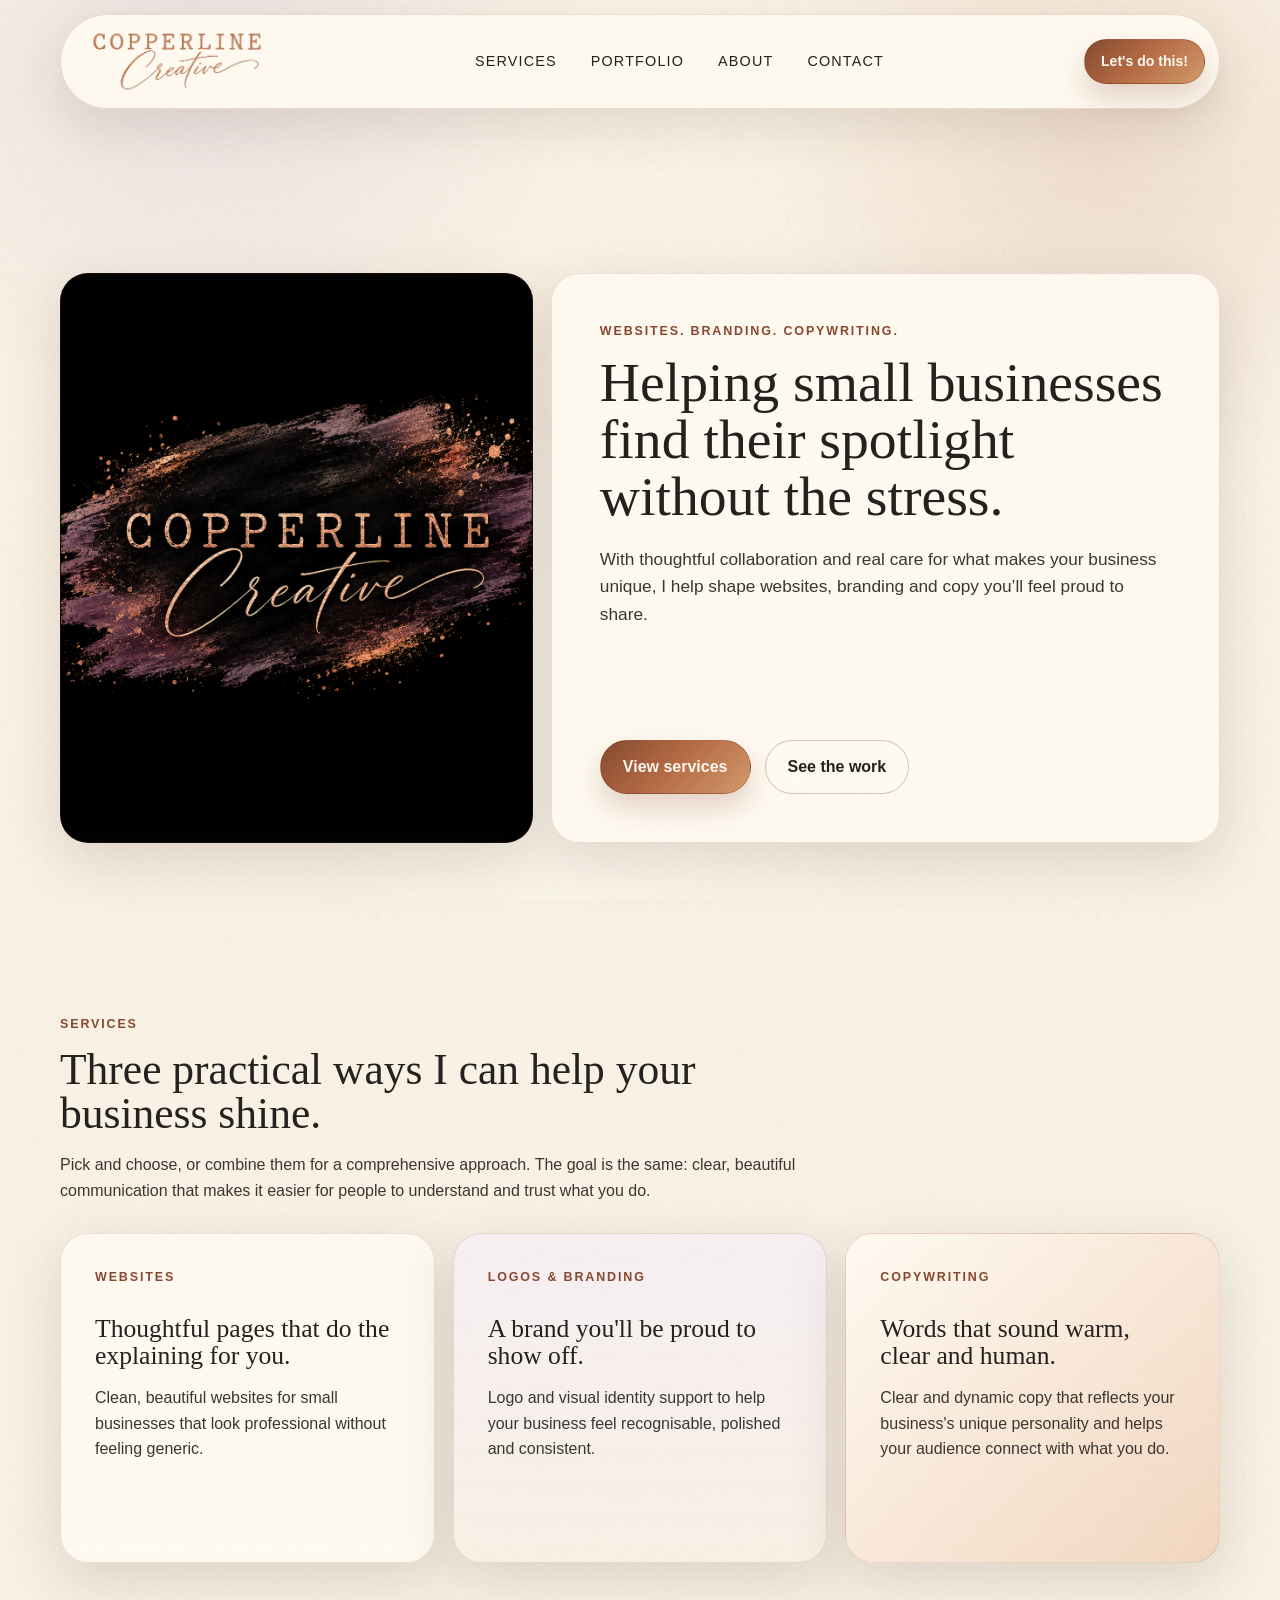
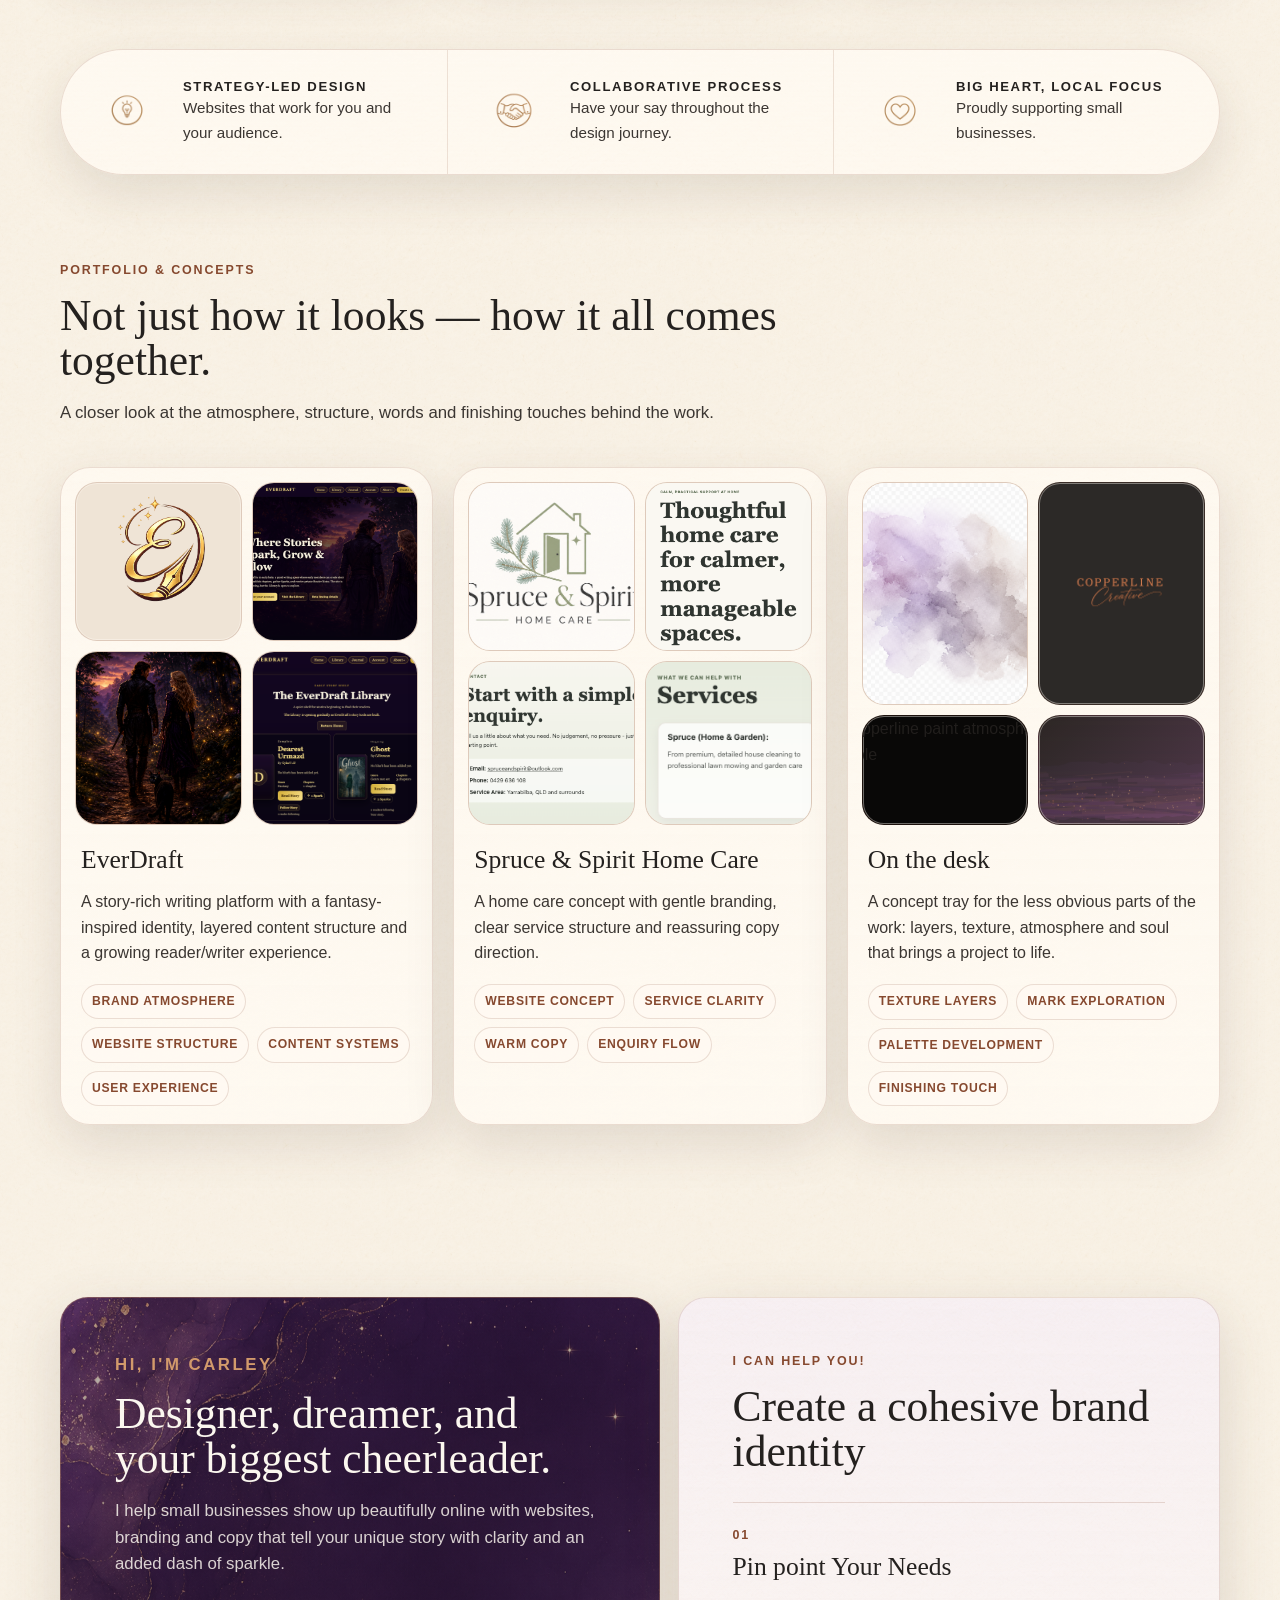
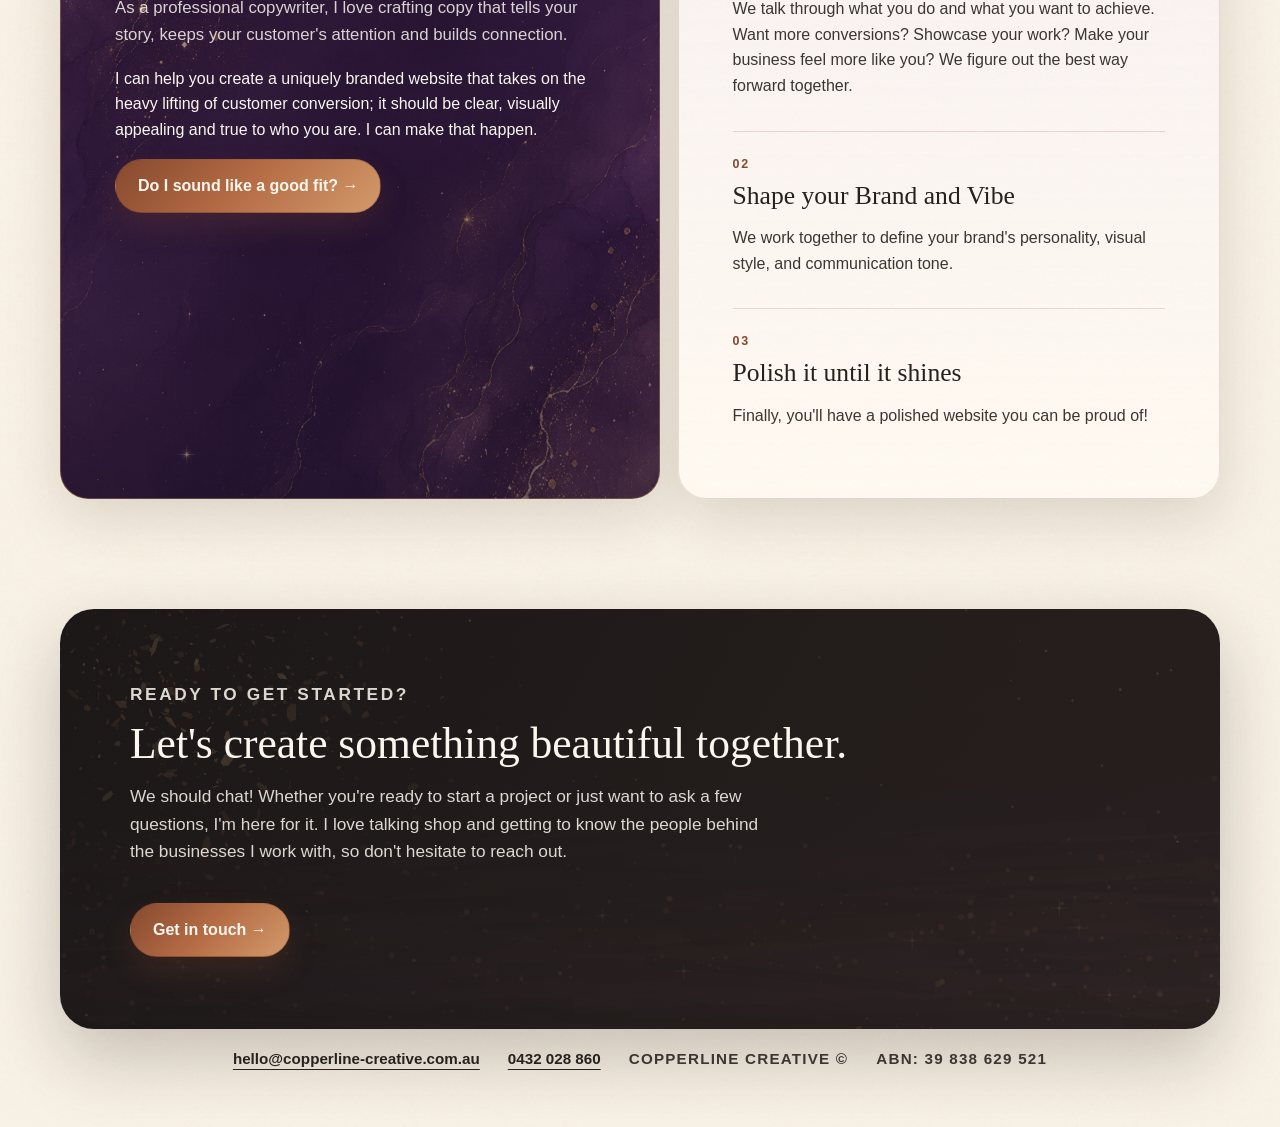
==== Copperline Creative/index.html @ efef68af "Add files via upload" ====
<!doctype html>
<html lang="en">
  <head>
    <meta charset="utf-8">
    <meta name="viewport" content="width=device-width, initial-scale=1">
    <meta
      name="description"
      content="Copperline Creative helps small businesses look polished online with websites, branding and warm, clear copywriting."
    >
    <title>Copperline Creative | Websites, Branding & Copywriting</title>
    <link rel="icon" href="Assets/brand/Favicon/favicon.ico">
    <link rel="apple-touch-icon" href="Assets/brand/Favicon/apple-touch-icon.png">
    <link rel="stylesheet" href="styles.css">
  </head>
  <body>
    <a class="skip-link" href="#main">Skip to content</a>

    <header class="site-header">
      <nav class="nav-wrap" aria-label="Primary navigation">
        <a class="brand-link" href="#main" aria-label="Copperline Creative home">
          <img
            src="Assets/brand/logo/copperline-logo-header-transparent.png"
            alt="Copperline Creative"
          >
        </a>

        <div class="nav-links" aria-label="Site sections">
          <a href="#services">Services</a>
          <a href="#work">Portfolio</a>
          <a href="#about">About</a>
          <a href="#contact">Contact</a>
        </div>

        <a class="button button-small" href="#contact">Let's do this!</a>
      </nav>
    </header>

    <main id="main">
      <section class="section-pad studio-board" aria-labelledby="hero-heading">
        <div class="bento-board">
          <article class="bento-card brand-statement-card" aria-label="Copperline Creative brand mark">
            <img
              src="Assets/brand/logo/copperline-logo-smear-black.png"
              alt="Copperline Creative logo with black paint smear"
            >
          </article>

          <article class="bento-card headline-card">
            <div>
              <p class="eyebrow">Websites. Branding. Copywriting.</p>
              <h1 id="hero-heading">
                Helping small businesses find their spotlight without the stress.
              </h1>
              <p>
                With thoughtful collaboration and real care for what makes your business unique, I help shape websites, branding and copy you’ll feel proud to share.
              </p>
            </div>

            <div class="hero-actions" aria-label="Hero actions">
              <a class="button" href="#services">View services</a>
              <a class="button button-ghost" href="#work">See the work</a>
            </div>
          </article>

        </div>
      </section>

      <section id="services" class="section-pad" aria-labelledby="services-heading">
        <div class="section-heading">
          <p class="eyebrow">Services</p>
          <h2 id="services-heading">Three practical ways I can help your business shine.</h2>
          <p>
            Pick and choose, or combine them for a comprehensive approach. The goal is the same: clear,
            beautiful communication that makes it easier for people to understand and trust what you do.
          </p>
        </div>

        <div class="service-row">
          <article class="bento-card service-card">
            <div class="service-title-row">
            <p class="card-kicker">Websites</p>
            </div>
            <h3>Thoughtful pages that do the explaining for you.</h3>
            <p>
              Clean, beautiful websites for small businesses that look professional
              without feeling generic.
            </p>
          </article>

          <article class="bento-card service-card lavender-card">
            <div class="service-title-row">
              <p class="card-kicker">Logos &amp; Branding</p>
            </div>
            <h3>A brand you'll be proud to show off.</h3>
            <p>
              Logo and visual identity support to help your business feel recognisable,
              polished and consistent.
            </p>
          </article>

          <article class="bento-card service-card copper-card">
            <div class="service-title-row">
              <p class="card-kicker">Copywriting</p>
            </div>
            <h3>Words that sound warm, clear and human.</h3>
            <p>
              Clear and dynamic copy that reflects your business's unique personality and helps your audience connect with what you do. 
            </p>
          </article>
        </div>
      </section>

      <section class="values-strip" aria-label="Copperline Creative values">
        <article class="value-item">
          <img
            class="value-icon"
            src="Assets/icons/values/strategy.png"
            alt=""
            aria-hidden="true"
          >
          <div>
            <h2>Strategy-led design</h2>
            <p>Websites that work for you and your audience.</p>
          </div>
        </article>

        <article class="value-item">
          <img
            class="value-icon"
            src="Assets/icons/values/collaborative.png"
            alt=""
            aria-hidden="true"
          >
          <div>
            <h2>Collaborative process</h2>
            <p>Have your say throughout the design journey.</p>
          </div>
        </article>

        <article class="value-item">
          <img
            class="value-icon"
            src="Assets/icons/values/heart.png"
            alt=""
            aria-hidden="true"
          >
          <div>
            <h2>Big heart, local focus</h2>
            <p>Proudly supporting small businesses.</p>
          </div>
        </article>
      </section>

      <section id="work" class="section-pad" aria-labelledby="work-heading">
        <div class="section-heading portfolio-heading">
          <p class="eyebrow">Portfolio &amp; Concepts</p>
          <h2 id="work-heading">Not just how it looks — how it all comes together.</h2>
          <p>
            A closer look at the atmosphere, structure, words and finishing touches behind the work.
          </p>
        </div>

        <div class="portfolio-strip">
          <article class="project-tile portfolio-proof-card">
            <a class="concept-grid project-moment-grid" href="https://everdraft.net" 
            target="_blank" 
            rel="noopener noreferrer">
              <div class="concept-swatch">
                <img src="Assets/portfolio/everdraft/everdraft-logo.png" alt="EverDraft project moment placeholder 1">
              </div>
              <div class="concept-swatch">
                <img src="Assets/portfolio/everdraft/everdraft-homepage-preview.jpg" alt="EverDraft project moment placeholder 2">
              </div>
              <div class="concept-swatch">
                <img src="Assets/portfolio/everdraft/magical-imagery.png" alt="EverDraft project moment placeholder 3">
              </div>
              <div class="concept-swatch">
                <img src="Assets/portfolio/everdraft/everdraft-library-preview.jpg" alt="EverDraft project moment placeholder 4">
            </div>
            </a>
            <div class="project-caption">
              <h3>EverDraft</h3>
              <p>
                A story-rich writing platform with a fantasy-inspired identity, layered content
                structure and a growing reader/writer experience.
              </p>
              <ul class="scope-list" aria-label="EverDraft project scope">
                <li>Brand atmosphere</li>
                <li>Website structure</li>
                <li>Content systems</li>
                <li>User experience</li>
              </ul>
            </div>
          </article>

          <article class="project-tile portfolio-proof-card">
            <a
            class="concept-grid project-moment-grid" 
            href="https://spruceandspirit.com.au" 
            target="_blank" 
            rel="noopener noreferrer">
              <div class="concept-swatch">
                <img src="Assets/portfolio/spruce-and-spirit/logo.png" alt="Spruce & Spirit logo preview">
              </div>
              <div class="concept-swatch">
                <img src="Assets/portfolio/spruce-and-spirit/hero.png" alt="Spruce & Spirit website hero preview">
              </div>
              <div class="concept-swatch">
                <img src="Assets/portfolio/spruce-and-spirit/contact.png" alt="Spruce & Spirit contact page preview">
              </div>
              <div class="concept-swatch">
                <img src="Assets/portfolio/spruce-and-spirit/services.png" alt="Spruce & Spirit services page preview">
              </div>
              </a>
            
            <div class="project-caption">
              <h3>Spruce &amp; Spirit Home Care</h3>
              <p>
                A home care concept with gentle branding, clear service structure and
                reassuring copy direction.
              </p>
              <ul class="scope-list" aria-label="Spruce and Spirit project scope">
                <li>Website concept</li>
                <li>Service clarity</li>
                <li>Warm copy</li>
                <li>Enquiry flow</li>
              </ul>
            </div>
          </article>

          <article class="project-tile portfolio-proof-card concept-card">
            <div class="concept-grid" aria-label="On the desk concept samples">
              <div class="concept-swatch paper-swatch">
                <img src="Assets/textures/watercolour/watercolour-bg.png" alt="Water colour texture sample">
              </div>
              <div class="concept-swatch mark-swatch">
                <img src="Assets/brand/logo/copperline-logo-flat-single-colour.png" alt="Copperline logo mark sample">
              </div>
              <div class="concept-swatch atmosphere-swatch">
                <img src="Assets/textures/paint-smears/web/copperline-smear-wide-sweep.png" alt="Copperline paint atmosphere sample">
              </div>
              <div class="concept-swatch detail-swatch">
                <img src="Assets/backgrounds/copperline-footer-background.png" alt="Copperline footer background sample">
              </div>
            </div>
            <div class="project-caption">
              <h3>On the desk</h3>
              <p>
                A concept tray for the less obvious parts of the work: layers, texture, atmosphere and soul that brings a project to life.
              </p>
              <ul class="scope-list" aria-label="Concept sample areas">
                <li>Texture layers</li>
                <li>Mark exploration</li>
                <li>Palette development</li>
                <li>Finishing touch</li>
              </ul>
            </div>
          </article>
        </div>
      </section>

      <section id="about" class="section-pad" aria-labelledby="about-heading">
        <div class="about-process-grid">
          <article class="bento-card dark-card about-card">
            <p class="eyebrow">Hi, I'm Carley</p>
            <h2 id="about-heading">Designer, dreamer, and your biggest cheerleader.</h2>
            <p>
              I help small businesses show up beautifully online with websites, branding
              and copy that tell your unique story with clarity and an added dash of sparkle.
            </p>
            <p>
              As a professional copywriter, I love crafting copy that tells your story, keeps your customer's attention and builds connection.</p>
              I can help you create a uniquely branded website that takes on the heavy lifting of customer conversion; it should be clear, visually appealing and true to who you are. I can make that happen.  
            </p>
            <a class="button" href="#contact">Do I sound like a good fit? &rarr;</a>
          </article>

          <article class="bento-card process-card" aria-labelledby="process-heading">
            <p class="eyebrow">I can help you!</p>
            <h2 id="process-heading">Create a cohesive brand identity</h2>

            <ol class="process-list">
              <li>
                <span>01</span>
                <h3>Pin point Your Needs</h3>
                <p>
                  We talk through what you do and what you want to achieve. Want more conversions? Showcase your work? Make your business feel more like you? We figure out the best way forward together.
                </p>
              </li>
              <li>
                <span>02</span>
                <h3>Shape your Brand and Vibe</h3>
                <p>
                  We work together to define your brand's personality, visual style, and communication tone.
                </p>
              </li>
              <li>
                <span>03</span>
                <h3>Polish it until it shines</h3>
                <p>
                  Finally, you'll have a polished website you can be proud of!
                </p>
              </li>
            </ol>
          </article>
        </div>
      </section>
    </main>

    <footer id="contact" class="contact-section" aria-labelledby="contact-heading">
      <section class="contact-panel">
        <div class="contact-copy">
          <p class="eyebrow">Ready to get started?</p>
          <h2 id="contact-heading">Let's create something beautiful together.</h2>
          <p>
             
            We should chat! Whether you're ready to start a project or just want to ask a few questions, I'm here for it. I love talking shop and getting to know the people behind the businesses I work with, so don't hesitate to reach out.
          </p>
          <a class="button" href="mailto:hello@copperline-creative.com.au">Get in touch &rarr;</a>
        </div>
        <img
          class="contact-smear"
          src="Assets/textures/paint-smears/web/copperline-smear-footer-transparent.png"
          alt=""
          aria-hidden="true"
        />
      </section>

      <div class="footer-row">

  <a class="contact-link" href="mailto:hello@copperline-creative.com.au">

    hello@copperline-creative.com.au

  </a>

  <a class="contact-link" href="tel:+61432028860">0432 028 860</a>

  <span>Copperline Creative ©</span>

  <span>ABN: 39 838 629 521</span>

</div>
    </footer>
  </body>
</html>
---- Copperline Creative/styles.css ----
:root {
  --ivory: #f7f0e5;
  --paper: #fbf7ef;
  --card: #fffaf2;
  --card-deep: #efe4d6;
  --charcoal: #24211f;
  --charcoal-soft: #3b3632;
  --copper: #b66d45;
  --copper-deep: #86492f;
  --bronze: #d29a6b;
  --lavender: #d7c5da;
  --lavender-deep: #8f7590;
  --sage-shadow: rgba(76, 54, 43, 0.16);
  --radius-lg: 28px;
  --radius-md: 20px;
  --max: 1160px;
}

* {
  box-sizing: border-box;
}

html {
  scroll-behavior: smooth;
}

body {
  margin: 0;
  color: var(--charcoal);
  font-family: Avenir, "Avenir Next", "Helvetica Neue", Arial, sans-serif;
  background-color: var(--ivory);
  background-image:
    linear-gradient(rgba(247, 240, 229, 0.5), rgba(247, 240, 229, 0.74)),
    url("Assets/textures/faint-noise-texture.png"),
    url("Assets/textures/warm-paper-texture.png");
  background-size: auto, 760px auto, 720px auto;
  line-height: 1.6;
}

body::before {
  position: fixed;
  inset: 0;
  z-index: -1;
  pointer-events: none;
  content: "";
  background:
    radial-gradient(circle at 16% 6%, rgba(215, 197, 218, 0.36), transparent 27%),
    radial-gradient(circle at 86% 18%, rgba(182, 109, 69, 0.15), transparent 25%),
    radial-gradient(circle at 48% 82%, rgba(255, 250, 242, 0.7), transparent 34%);
}

img {
  display: block;
  max-width: 100%;
}

a {
  color: inherit;
}

.skip-link {
  position: absolute;
  top: 12px;
  left: 12px;
  z-index: 20;
  padding: 10px 14px;
  color: var(--paper);
  background: var(--charcoal);
  border-radius: 999px;
  transform: translateY(-140%);
}

.skip-link:focus {
  transform: translateY(0);
}

.site-header {
  position: sticky;
  top: 0;
  z-index: 10;
  padding: 14px 22px 0;
}

.nav-wrap {
  width: min(var(--max), 100%);
  min-height: 76px;
  margin: 0 auto;
  padding: 10px 14px 10px 18px;
  display: flex;
  align-items: center;
  justify-content: space-between;
  gap: 18px;
  border: 1px solid rgba(134, 73, 47, 0.18);
  border-radius: 999px;
  background:
    linear-gradient(rgba(255, 250, 242, 0.88), rgba(255, 250, 242, 0.8)),
    url("Assets/textures/warm-paper-texture-card.png");
  background-size: cover;
  box-shadow: 0 18px 50px rgba(63, 43, 32, 0.12);
  backdrop-filter: blur(16px);
}

.brand-link {
  width: 196px;
  flex: 0 0 auto;
}

.nav-links {
  display: flex;
  align-items: center;
  gap: clamp(14px, 3vw, 34px);
  font-size: 0.9rem;
  letter-spacing: 0.08em;
  text-transform: uppercase;
}

.nav-links a {
  text-decoration: none;
}

.nav-links a:hover,
.contact-link:hover {
  color: var(--copper-deep);
}

.button {
  display: inline-flex;
  align-items: center;
  justify-content: center;
  min-height: 48px;
  padding: 13px 22px;
  border: 1px solid rgba(105, 51, 28, 0.28);
  border-radius: 999px;
  color: var(--paper);
  background: linear-gradient(135deg, var(--copper-deep), var(--copper), var(--bronze));
  box-shadow: 0 14px 28px rgba(134, 73, 47, 0.22);
  font-weight: 800;
  text-decoration: none;
  white-space: nowrap;
  transition: transform 180ms ease, box-shadow 180ms ease, border-color 180ms ease;
}

.button:hover {
  transform: translateY(-1px);
  box-shadow: 0 18px 34px rgba(134, 73, 47, 0.25);
}

.button-small {
  min-height: 42px;
  padding: 10px 16px;
  font-size: 0.88rem;
  white-space: nowrap;
}

.button-ghost {
  color: var(--charcoal);
  background: rgba(255, 250, 242, 0.58);
  box-shadow: none;
}

.section-pad {
  width: min(var(--max), calc(100% - 32px));
  margin: 0 auto;
  padding: clamp(48px, 7vw, 86px) 0;
  scroll-margin-top: 128px;
}

.studio-board {
  padding-top: clamp(24px, 4.5vw, 48px);
}

.eyebrow,
.card-kicker {
  margin: 0 0 12px;
  color: var(--copper-deep);
  font-size: 0.78rem;
  font-weight: 900;
  letter-spacing: 0.15em;
  text-transform: uppercase;
}

h1,
h2,
h3,
p {
  overflow-wrap: anywhere;
}

h1,
h2,
h3 {
  margin: 0;
  line-height: 1.03;
  font-family: Charter, Georgia, "Times New Roman", serif;
  font-weight: 500;
}

h1 {
  font-size: clamp(2.35rem, 4.35vw, 4.1rem);
}

h2 {
  font-size: clamp(1.8rem, 3.4vw, 3.25rem);
}

h3 {
  font-size: clamp(1.26rem, 2vw, 1.8rem);
}

p {
  color: var(--charcoal-soft);
}

.bento-card {
  position: relative;
  overflow: hidden;
  border: 1px solid rgba(134, 73, 47, 0.16);
  border-radius: var(--radius-lg);
  background:
    linear-gradient(rgba(255, 250, 242, 0.86), rgba(255, 250, 242, 0.92)),
    url("Assets/textures/warm-paper-texture-card.png");
  background-size: cover;
  box-shadow: 0 18px 56px var(--sage-shadow);
}

.bento-card::after {
  position: absolute;
  inset: 0;
  pointer-events: none;
  content: "";
  opacity: 0.16;
  background-image: url("Assets/textures/faint-noise-texture.png");
  background-size: 560px auto;
  mix-blend-mode: multiply;
}

.dark-card {
  color: var(--paper);
  border-color: rgba(210, 154, 107, 0.34);
  background:
    linear-gradient(145deg, rgba(11, 10, 10, 0.97), rgba(44, 35, 34, 0.94)),
    url("Assets/backgrounds/about-me.png");
  background-size: 120% cover
  background-position: center top;
}

.dark-card::before {
  position: absolute;
  inset: 0;
  pointer-events: none;
  content: "";

  opacity: 0.34;
  background-image: url("Assets/backgrounds/about-me.png");
  background-size: cover;
  mix-blend-mode: screen;
}

.dark-card .card-kicker,
.dark-card .eyebrow {
  color: var(--bronze);
}

.dark-card p {
  color: rgba(251, 247, 239, 0.84);
}

.bento-board {
  display: grid;
  grid-template-columns: repeat(12, minmax(0, 1fr));
  grid-template-rows: repeat(5, minmax(98px, auto));
  gap: 18px;
}

.headline-card {
  grid-column: 6 / 13;
  grid-row: 2 / 6;
  padding: clamp(28px, 4.2vw, 48px);
  display: flex;
  flex-direction: column;
  justify-content: space-between;
}

.headline-card p:not(.eyebrow) {
  max-width: 650px;
  margin: 20px 0 0;
  font-size: clamp(1rem, 1.35vw, 1.15rem);
}

.hero-actions {
  display: flex;
  flex-wrap: wrap;
  gap: 14px;
  margin-top: 32px;
}

.brand-statement-card {
  grid-column: 1 / 6;
  grid-row: 2 / 6;
  min-height: 570px;
  display: grid;
  place-items: center;
  padding: 0;
  background: #030303;
}

.brand-statement-card img {
  position: relative;
  z-index: 1;
  width: min(610px, 116%);
  height: auto;
  max-width: none;
  filter: drop-shadow(0 22px 45px rgba(0, 0, 0, 0.52));
}

.brand-statement-card::before {
  display: none;
}

.compact-card,
.hero-work-card {
  padding: 26px;
}

.hero-work-card h2 {
  font-size: clamp(1.45rem, 2.15vw, 2.05rem);
}

.hero-work-card {
  grid-column: 6 / 13;
  grid-row: 4 / 6;
  min-height: 0;
  display: grid;
  grid-template-columns: minmax(190px, 0.44fr) 1fr;
}

.hero-work-card img {
  width: 100%;
  height: 100%;
  object-fit: cover;
  filter: saturate(0.88) contrast(0.95);
}

.hero-work-card div {
  padding: 24px;
  align-self: center;
}

.section-heading {
  max-width: 780px;
  margin-bottom: 30px;
}

.narrow-heading p:not(.eyebrow),
.portfolio-heading p:not(.eyebrow) {
  max-width: 680px;
  font-size: 1.05rem;
}

.service-row {
  display: grid;
  grid-template-columns: repeat(3, minmax(0, 1fr));
  gap: 18px;
}

.service-card {
  padding: clamp(26px, 3vw, 34px);
  min-height: 330px;
}

.lavender-card {
  background:
    linear-gradient(rgba(245, 238, 246, 0.84), rgba(247, 240, 229, 0.88)),
    url("Assets/textures/warm-paper-texture-card.png");
}

.copper-card {
  background:
    linear-gradient(135deg, rgba(255, 250, 242, 0.92), rgba(235, 194, 166, 0.58)),
    url("Assets/textures/warm-paper-texture-card.png");
}

.service-icon-wrap {
  width: 58px;
  height: 58px;
  display: grid;
  place-items: center;
  flex: 0 0 auto;
  border-radius: 999px;
  background: rgba(255, 250, 242, 0.76);
  box-shadow: inset 0 0 0 1px rgba(134, 73, 47, 0.12);
}

.service-title-row {
  position: relative;
  z-index: 1;
  display: flex;
  align-items: center;
  gap: 14px;
  margin-bottom: 28px;
}

.service-title-row .card-kicker {
  margin: 0;
}

.service-icon-wrap img {
  width: 72%;
  height: 72%;
  object-fit: contain;
}

.values-strip {
  width: min(var(--max), calc(100% - 32px));
  margin: 0 auto;
  display: grid;
  grid-template-columns: repeat(3, minmax(0, 1fr));
  border: 1px solid rgba(134, 73, 47, 0.16);
  border-radius: 999px;
  background:
    linear-gradient(rgba(255, 250, 242, 0.88), rgba(255, 250, 242, 0.78)),
    url("Assets/textures/warm-paper-texture-card.png");
  background-size: cover;
  box-shadow: 0 18px 48px rgba(76, 54, 43, 0.12);
  overflow: hidden;
}

.value-item {
  display: flex;
  align-items: center;
  gap: 14px;
  min-width: 0;
  padding: 20px 24px;
}

.value-item + .value-item {
  border-left: 1px solid rgba(134, 73, 47, 0.14);
}

.value-icon {
  width: 84px;
  height: 84px;
  flex: 0 0 84px;
  object-fit: contain;
}

.value-item div {
  min-width: 0;
}

.value-item h2 {
  margin: 0;
  font-family: Avenir, "Avenir Next", "Helvetica Neue", Arial, sans-serif;
  font-size: 0.82rem;
  font-weight: 900;
  letter-spacing: 0.12em;
  text-transform: uppercase;
}

.value-item p {
  margin: 3px 0 0;
  font-size: 0.95rem;
}

.service-card h3 {
  margin-bottom: 14px;
}

.portfolio-strip {
  display: grid;
  grid-template-columns: repeat(3, minmax(0, 1fr));
  align-items: stretch;
  gap: 20px;
  padding-top: 10px;
}

.project-tile {
  min-width: 0;
}

.portfolio-proof-card {
  display: flex;
  flex-direction: column;
  padding: 14px;
  border: 1px solid rgba(134, 73, 47, 0.16);
  border-radius: 30px;
  background:
    linear-gradient(rgba(255, 250, 242, 0.8), rgba(255, 250, 242, 0.9)),
    url("Assets/textures/warm-paper-texture-card.png");
  background-size: cover;
  box-shadow: 0 18px 50px rgba(76, 54, 43, 0.13);
}

.project-image {

  aspect-ratio: 16 / 10;

  overflow: hidden;

  border: 1px solid rgba(134, 73, 47, 0.18);

  border-radius: 26px;

  background: var(--card-deep);

  box-shadow: 0 18px 48px rgba(76, 54, 43, 0.16);

  transition: transform 180ms ease, border-color 180ms ease, box-shadow 180ms ease;

}

.project-image-pair {
  display: grid;
  grid-template-columns: 1.08fr 0.92fr;
  gap: 10px;
  padding: 10px;
}

.project-tile:hover .project-image {
  transform: translateY(-4px);
  border-color: rgba(182, 109, 69, 0.56);
  box-shadow: 0 26px 56px rgba(76, 54, 43, 0.22);
}

.project-image img {
  width: 100%;
  height: 100%;
  object-fit: contain;
  object-position: center;
  filter: saturate(0.82) contrast(0.96);
  transition: transform 220ms ease, filter 220ms ease;
}

.project-image-pair img {
  border-radius: 18px;
}

.project-tile:hover .project-image img {
  transform: scale(1.025);
  filter: saturate(1) contrast(1.02);
}

.project-caption {
  padding: 22px 6px 4px;
}

.project-caption h3 {
  margin-bottom: 10px;
}

.scope-list {
  position: relative;
  z-index: 1;
  display: flex;
  flex-wrap: wrap;
  gap: 8px;
  list-style: none;
  margin: 18px 0 0;
  padding: 0;
}

.scope-list li {
  padding: 7px 10px;
  border: 1px solid rgba(134, 73, 47, 0.16);
  border-radius: 999px;
  color: var(--copper-deep);
  background: rgba(255, 250, 242, 0.7);
  font-size: 0.76rem;
  font-weight: 900;
  letter-spacing: 0.06em;
  text-transform: uppercase;
}

.concept-grid {
  aspect-ratio: 1 / 1;
  display: grid;
  grid-template-columns: repeat(2, minmax(0, 1fr));
  gap: 10px;
}

.concept-swatch {
  display: grid;
  place-items: center;
  overflow: hidden;
  border: 1px solid rgba(134, 73, 47, 0.16);
  border-radius: 22px;
  background: var(--card-deep);
  box-shadow: inset 0 0 0 1px rgba(255, 250, 242, 0.4);
}

.concept-swatch img {
  width: 100%;
  height: 100%;
  object-fit: cover;
}

.mark-swatch {
  padding: 20px;
  background: rgba(36, 33, 31, 0.96);
}

.mark-swatch img {
  height: auto;
  object-fit: contain;
}

.atmosphere-swatch {
  background: #090807;
}

.atmosphere-swatch img {
  width: 145%;
  max-width: none;
  opacity: 0.92;
}

.detail-swatch {
  background: linear-gradient(135deg, var(--charcoal), #4a3345);
}

.detail-swatch img {
  opacity: 0.72;
  mix-blend-mode: screen;
}

.about-process-grid {
  display: grid;
  grid-template-columns: 1.05fr 0.95fr;
  gap: 18px;
}

.about-card,
.process-card {
  padding: clamp(32px, 4.5vw, 54px);
}

.about-card {
  position: relative;
  overflow: hidden;
  isolation: isolate;
  background:
    linear-gradient(rgba(18, 12, 28, 0.26), rgba(18, 12, 28, 0.62)),
    url("Assets/backgrounds/about-me.png") center / cover no-repeat;
  background-color: transparent;
  background-size: 112% 112%;
  background-position: center;
}

.about-card::before,
.about-card::after {
  display: none;
}

.about-card p {
  max-width: 720px;
  font-size: 1.05rem;
}

.process-card {
  background:
    linear-gradient(rgba(245, 238, 246, 0.76), rgba(255, 250, 242, 0.9)),
    url("Assets/textures/warm-paper-texture-card.png");
}

.process-list {
  position: relative;
  z-index: 1;
  list-style: none;
  margin: 28px 0 0;
  padding: 0;
  display: grid;
  gap: 16px;
}

.process-list li {
  padding-top: 18px;
  border-top: 1px solid rgba(134, 73, 47, 0.18);
}

.process-list span {
  display: inline-flex;
  margin-bottom: 8px;
  color: var(--copper-deep);
  font-size: 0.78rem;
  font-weight: 900;
  letter-spacing: 0.14em;
}

.process-list h3 {
  margin-bottom: 8px;
}

.contact-section {
  width: min(var(--max), calc(100% - 32px));
  margin: 0 auto;
  padding: 24px 0 56px;
  scroll-margin-top: 128px;
}

.contact-panel {
  position: relative;
  overflow: hidden;
  min-height: 420px;
  display: flex;
  align-items: center;
  padding: clamp(34px, 6vw, 70px);
  border-radius: 34px;
  color: var(--paper);
  background:
    linear-gradient(120deg, rgba(28, 25, 24, 0.94), rgba(44, 35, 34, 0.88)),
    url("Assets/backgrounds/copperline-footer-background-web.png");
  background-size: cover;
  background-position: center;
  box-shadow: 0 28px 70px rgba(40, 30, 26, 0.24);
}

.contact-panel::before {
  position: absolute;
  inset: 0;
  pointer-events: none;
  content: "";
  opacity: 0.32;
  background-image: url("Assets/textures/copper-speckle-overlay.png");
  background-size: cover;
  mix-blend-mode: screen;
}

.contact-copy,
.footer-row {
  position: relative;
  z-index: 1;
}

.contact-copy p {
  max-width: 630px;
  color: rgba(251, 247, 239, 0.86);
  font-size: 1.08rem;
}

.contact-copy h2 {
  max-width: 760px;
}

.contact-copy .button {
  margin-top: 20px;
}

.contact-smear {
  position: absolute;
  right: -80px;
  bottom: -24px;
  width: min(680px, 70vw);
  opacity: 0.42;
}

.footer-row {
  display: flex;
  align-items: center;
  justify-content: center;
  flex-wrap: wrap;
  gap: 16px 28px;
  padding: 18px 24px 0;
  color: var(--charcoal-soft);
  font-size: 0.95rem;
}

.footer-row span {
  font-weight: 800;
  letter-spacing: 0.08em;
  text-transform: uppercase;
}

.contact-link {
  color: var(--charcoal);
  font-weight: 800;
  text-decoration-thickness: 1px;
  text-underline-offset: 0.35em;
}

@media (max-width: 1040px) {
  .bento-board {
    grid-template-columns: repeat(8, minmax(0, 1fr));
    grid-template-rows: none;
    grid-auto-rows: minmax(122px, auto);
  }

  .headline-card,
  .brand-statement-card {
    grid-column: span 4;
    grid-row: span 3;
  }

  .hero-work-card {
    grid-column: span 4;
    grid-row: span 2;
  }

  .about-process-grid,
  .portfolio-strip {
    grid-template-columns: 1fr;
  }
}

@media (max-width: 760px) {
  .site-header {
    position: static;
    padding-inline: 14px;
  }

  .nav-wrap {
    border-radius: 28px;
    flex-wrap: wrap;
    justify-content: center;
    padding: 14px;
  }

  .brand-link {
    width: 210px;
  }

  .nav-links {
    order: 3;
    width: 100%;
    justify-content: center;
    gap: 12px;
    padding: 6px 0 2px;
    font-size: 0.76rem;
  }

  .button-small {
    width: 100%;
  }

  .section-pad {
    width: min(100% - 24px, var(--max));
    padding: 50px 0;
  }

  h1 {
    font-size: clamp(2.5rem, 12vw, 3.85rem);
  }

  h2 {
    font-size: clamp(1.85rem, 10vw, 2.85rem);
  }

  .bento-board,
  .portfolio-strip,
  .service-row {
    display: grid;
    grid-template-columns: 1fr;
    grid-auto-rows: auto;
  }

  .values-strip {
    grid-template-columns: 1fr;
    border-radius: 28px;
  }

  .value-item + .value-item {
    border-left: 0;
    border-top: 1px solid rgba(134, 73, 47, 0.14);
  }

  .headline-card,
  .brand-statement-card,
  .hero-work-card {
    grid-column: auto;
    grid-row: auto;
    margin: 0;
  }

  .brand-statement-card {
    min-height: 360px;
  }

  .brand-statement-card img {
    width: min(420px, 120%);
  }

  .hero-work-card {
    grid-template-columns: 1fr;
  }

  .hero-work-card img,
  .project-image {
    aspect-ratio: 1 / 1;
  }

  .service-card {
    min-height: 0;
  }

  .contact-section {
    width: min(100% - 24px, var(--max));
  }

  .contact-panel {
    padding: 30px 20px;
    border-radius: 26px;
  }
  .portfolio-link {

  color: inherit;

  text-decoration: none;

  cursor: pointer;

}

.portfolio-link:hover .concept-swatch {

  border-color: rgba(184, 104, 59, 0.48);

}

.portfolio-link:hover img {

  transform: scale(1.03);

}
}
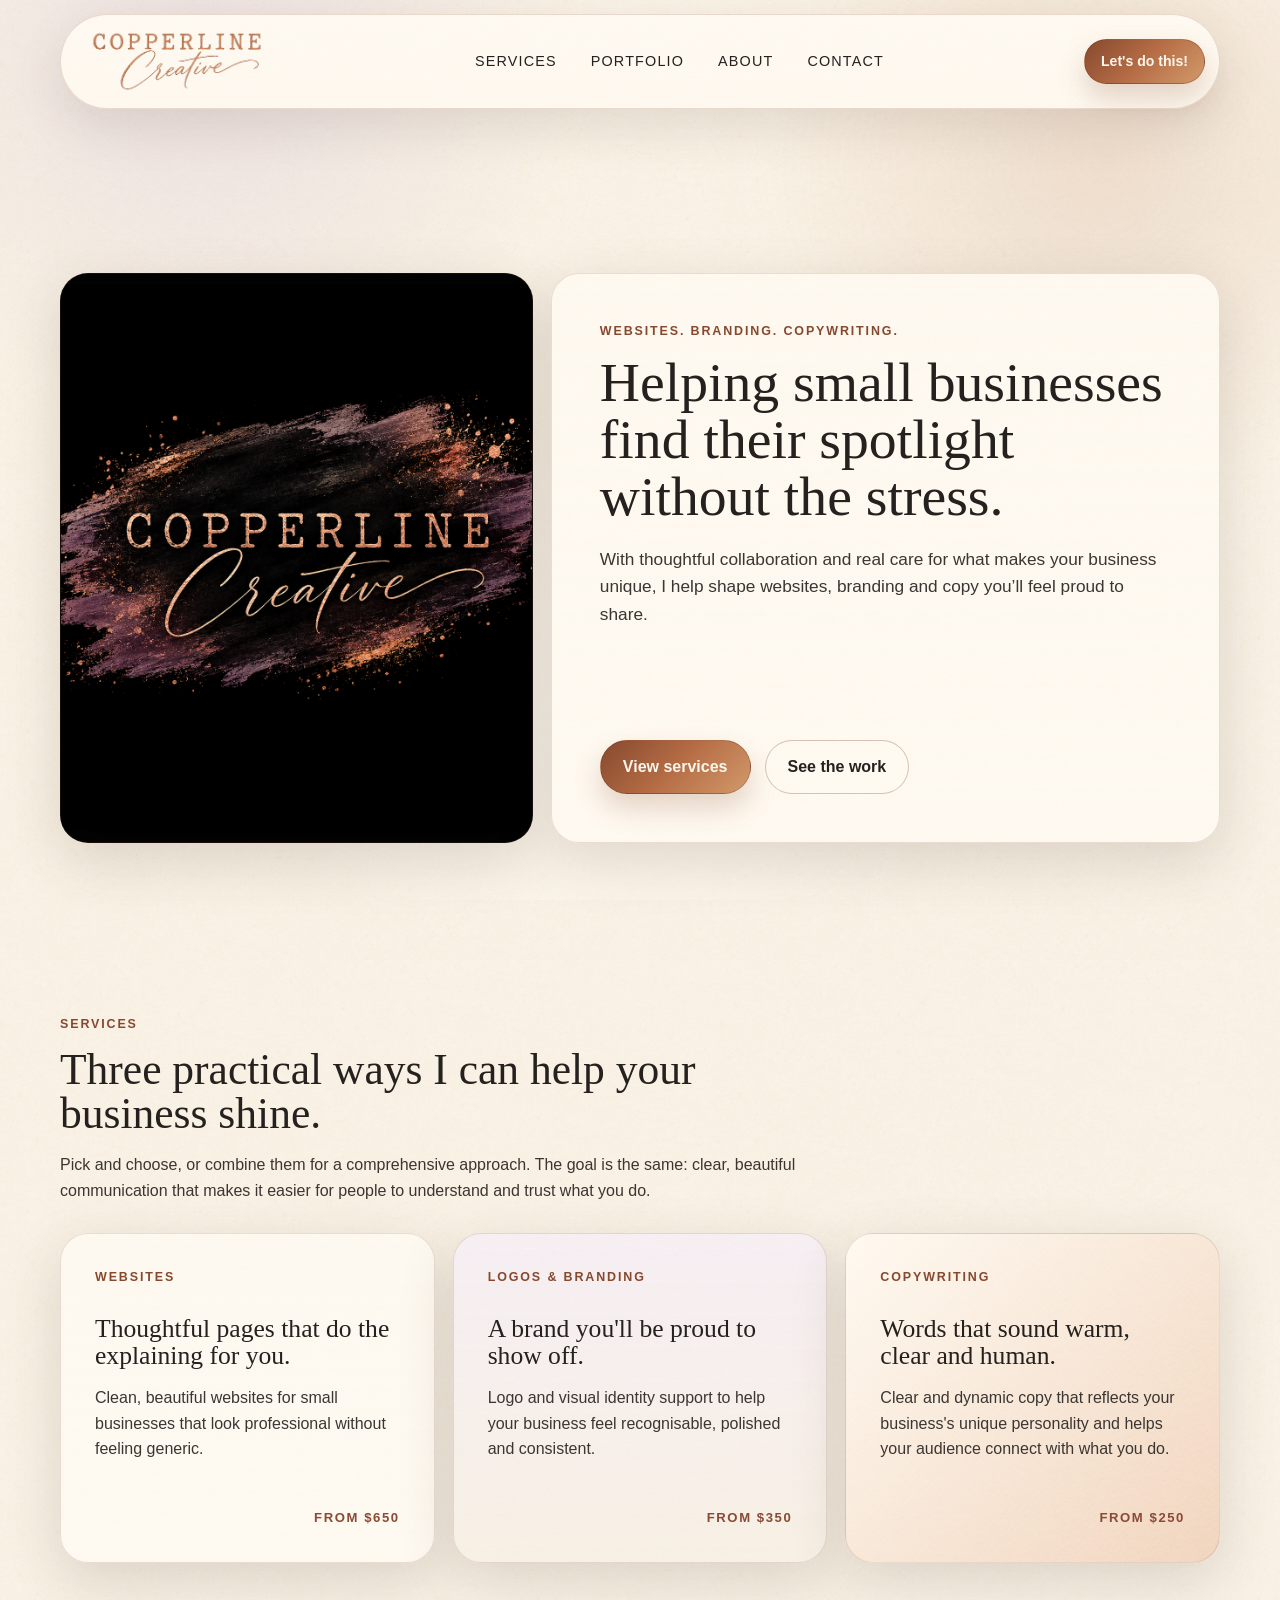
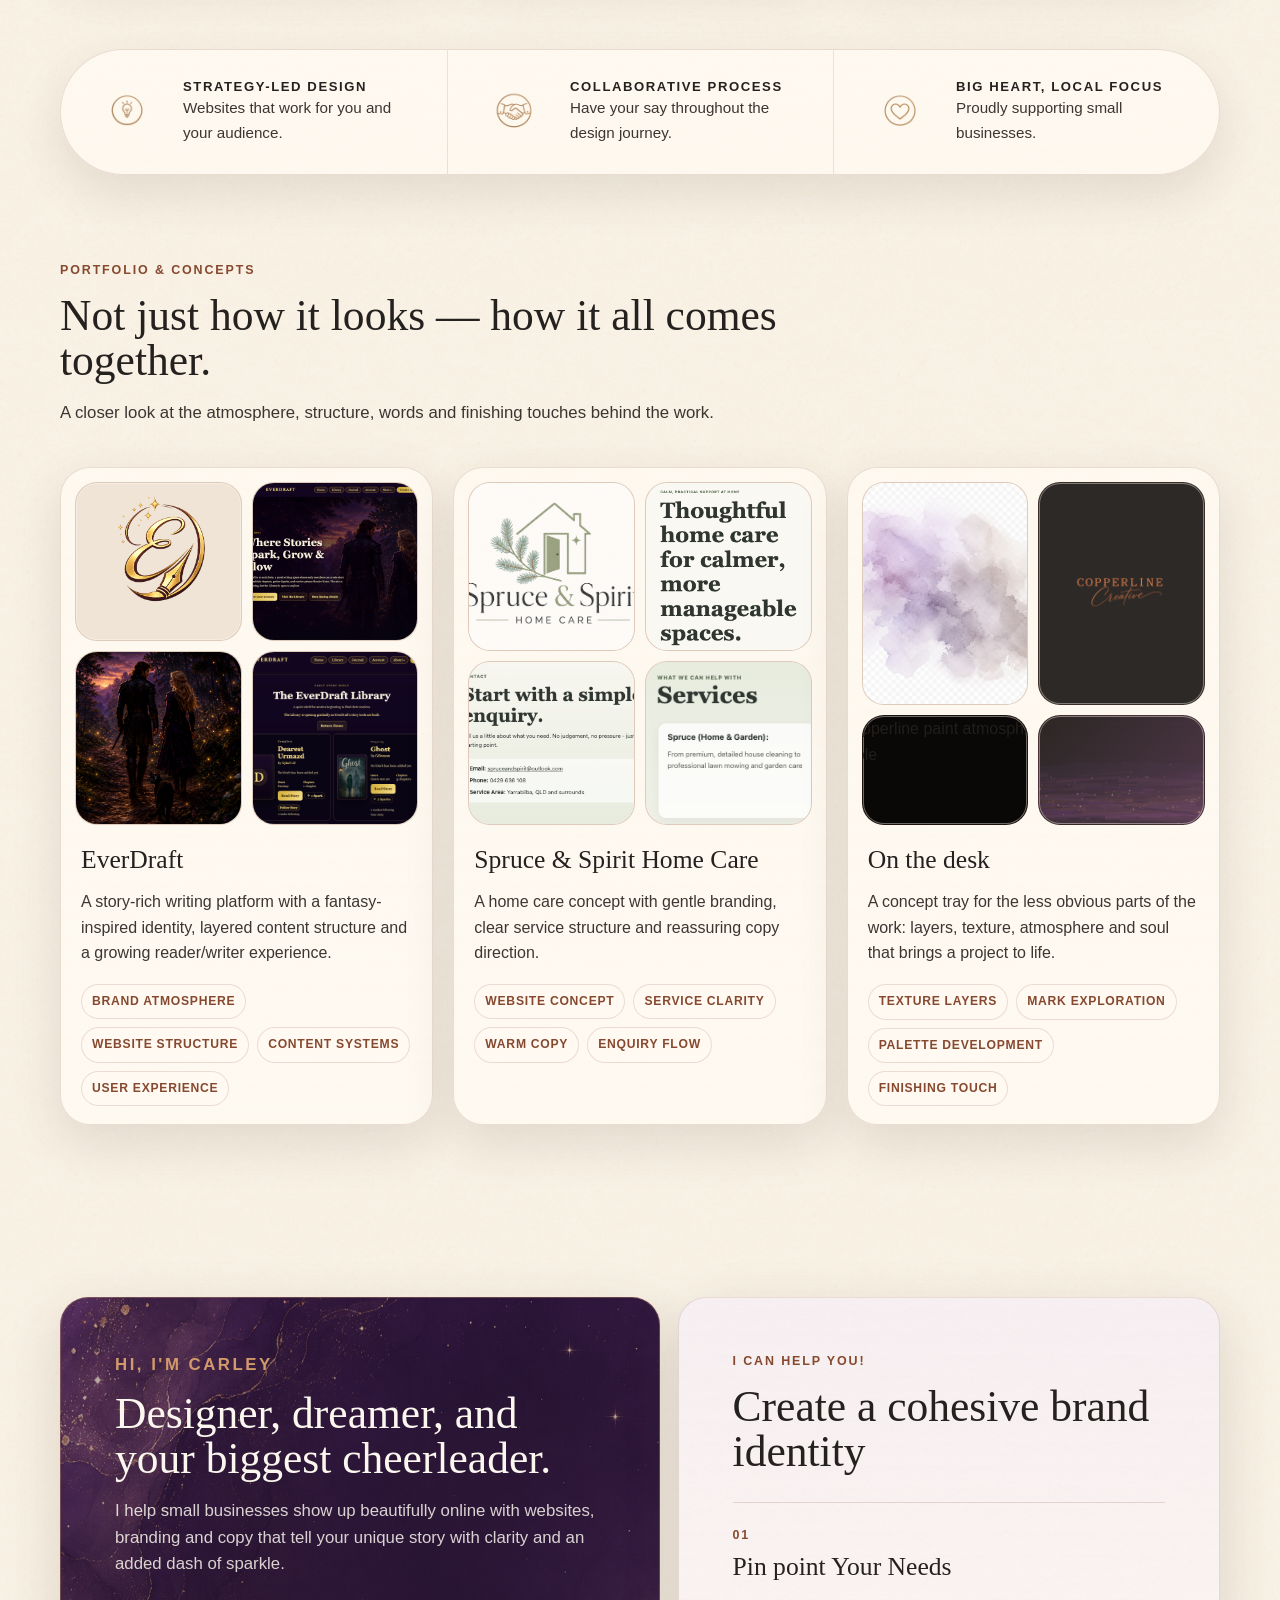
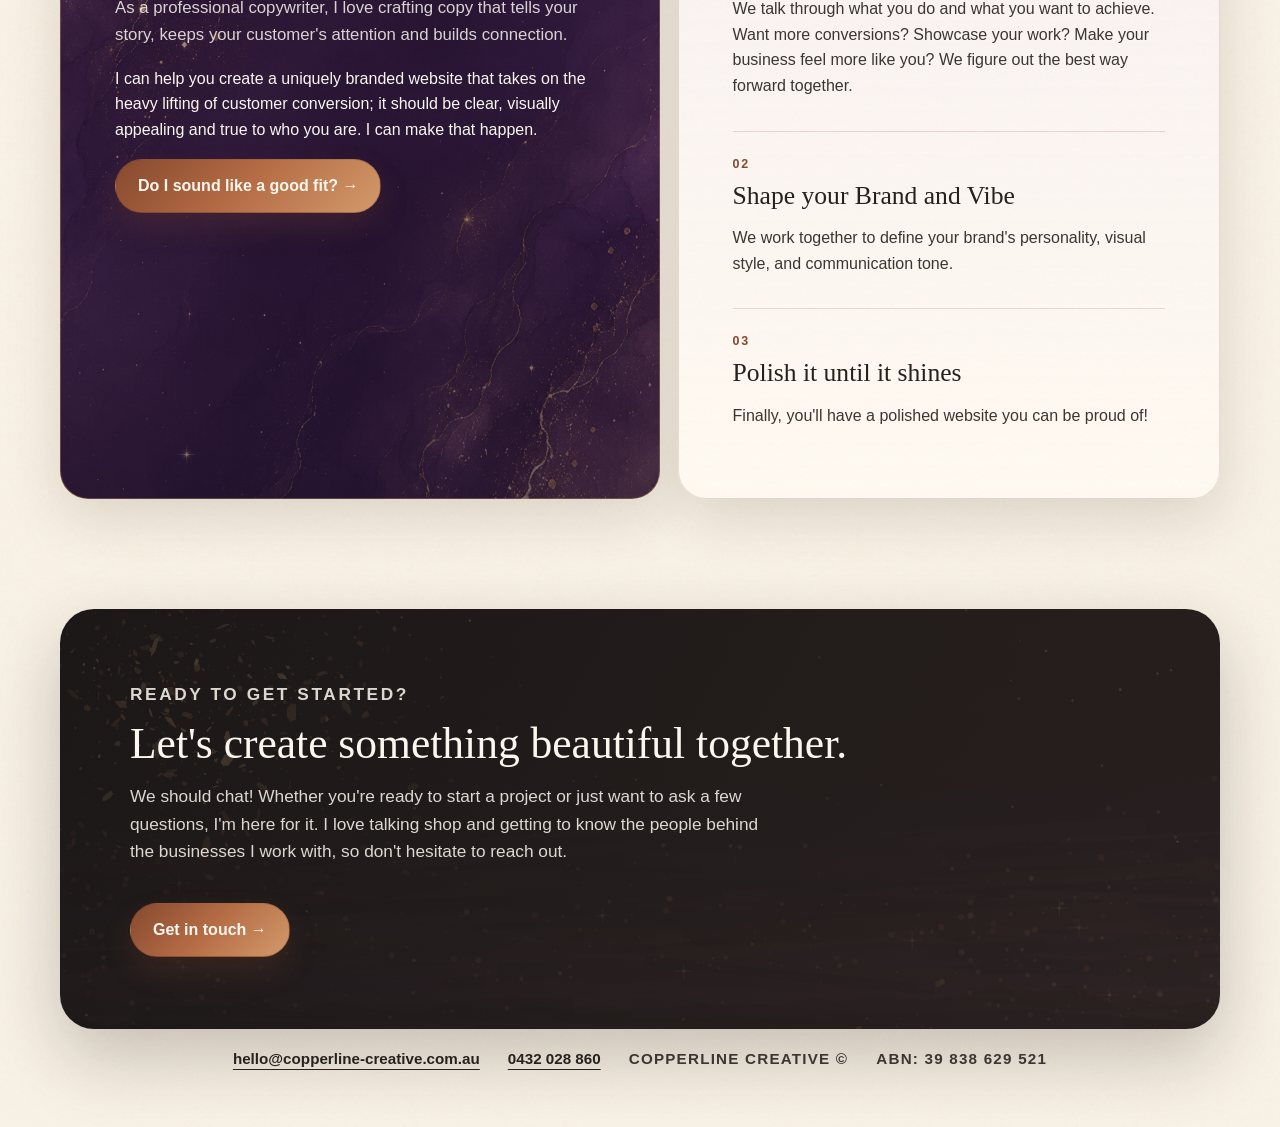
==== commit 934732ab: "add service prices" ====
--- a/Copperline Creative/index.html
+++ b/Copperline Creative/index.html
@@ -85,6 +85,7 @@
               Clean, beautiful websites for small businesses that look professional
               without feeling generic.
             </p>
+            <p class="service-price">From $650</p>
           </article>
 
           <article class="bento-card service-card lavender-card">
@@ -94,7 +95,8 @@
             <h3>A brand you'll be proud to show off.</h3>
             <p>
               Logo and visual identity support to help your business feel recognisable,
-              polished and consistent.
+              polished and consistent.</p>
+              <p class="service-price">From $350</p>
             </p>
           </article>
 
@@ -106,6 +108,7 @@
             <p>
               Clear and dynamic copy that reflects your business's unique personality and helps your audience connect with what you do. 
             </p>
+            <p class="service-price">From $250</p>
           </article>
         </div>
       </section>
--- a/Copperline Creative/styles.css
+++ b/Copperline Creative/styles.css
@@ -364,8 +364,27 @@
 }
 
 .service-card {
+
   padding: clamp(26px, 3vw, 34px);
+
   min-height: 330px;
+
+  position: relative;
+
+  padding-bottom: 70px;
+
+}
+.service-price {
+  position: absolute;
+  right: clamp(26px, 3vw, 34px);
+  bottom: clamp(26px, 3vw, 34px);
+
+  margin: 0;
+  font-size: 0.82rem;
+  font-weight: 700;
+  letter-spacing: 0.12em;
+  text-transform: uppercase;
+  color: #8a4a35;
 }
 
 .lavender-card {
@@ -920,4 +939,71 @@
   transform: scale(1.03);
 
 }
-}
+.service-card {
+
+  display: flex;
+
+  flex-direction: column;
+
+}
+
+.service-price {
+
+  margin-top: auto;
+
+  align-self: flex-end;
+
+  font-family: inherit;
+
+  font-size: 0.9rem;
+
+  font-weight: 700;
+
+  letter-spacing: 0.08em;
+
+  text-transform: uppercase;
+
+  color: #8a4a35;
+
+}
+.service-price {
+
+  margin-top: auto;
+
+  align-self: flex-end;
+
+  padding-top: 2rem;
+
+  font-size: 0.85rem;
+
+  font-weight: 700;
+
+  letter-spacing: 0.12em;
+
+  text-transform: uppercase;
+
+  color: #8b4b34;
+
+}
+.service-price {
+
+  margin-top: auto;
+
+  align-self: flex-end;
+
+  padding-top: 2rem;
+
+  font-size: 0.85rem;
+
+  font-weight: 700;
+
+  letter-spacing: 0.12em;
+
+  text-transform: uppercase;
+
+  color: #8b4b34;
+
+  border-top: 1px solid rgba(139, 75, 52, 0.22);
+
+}
+}
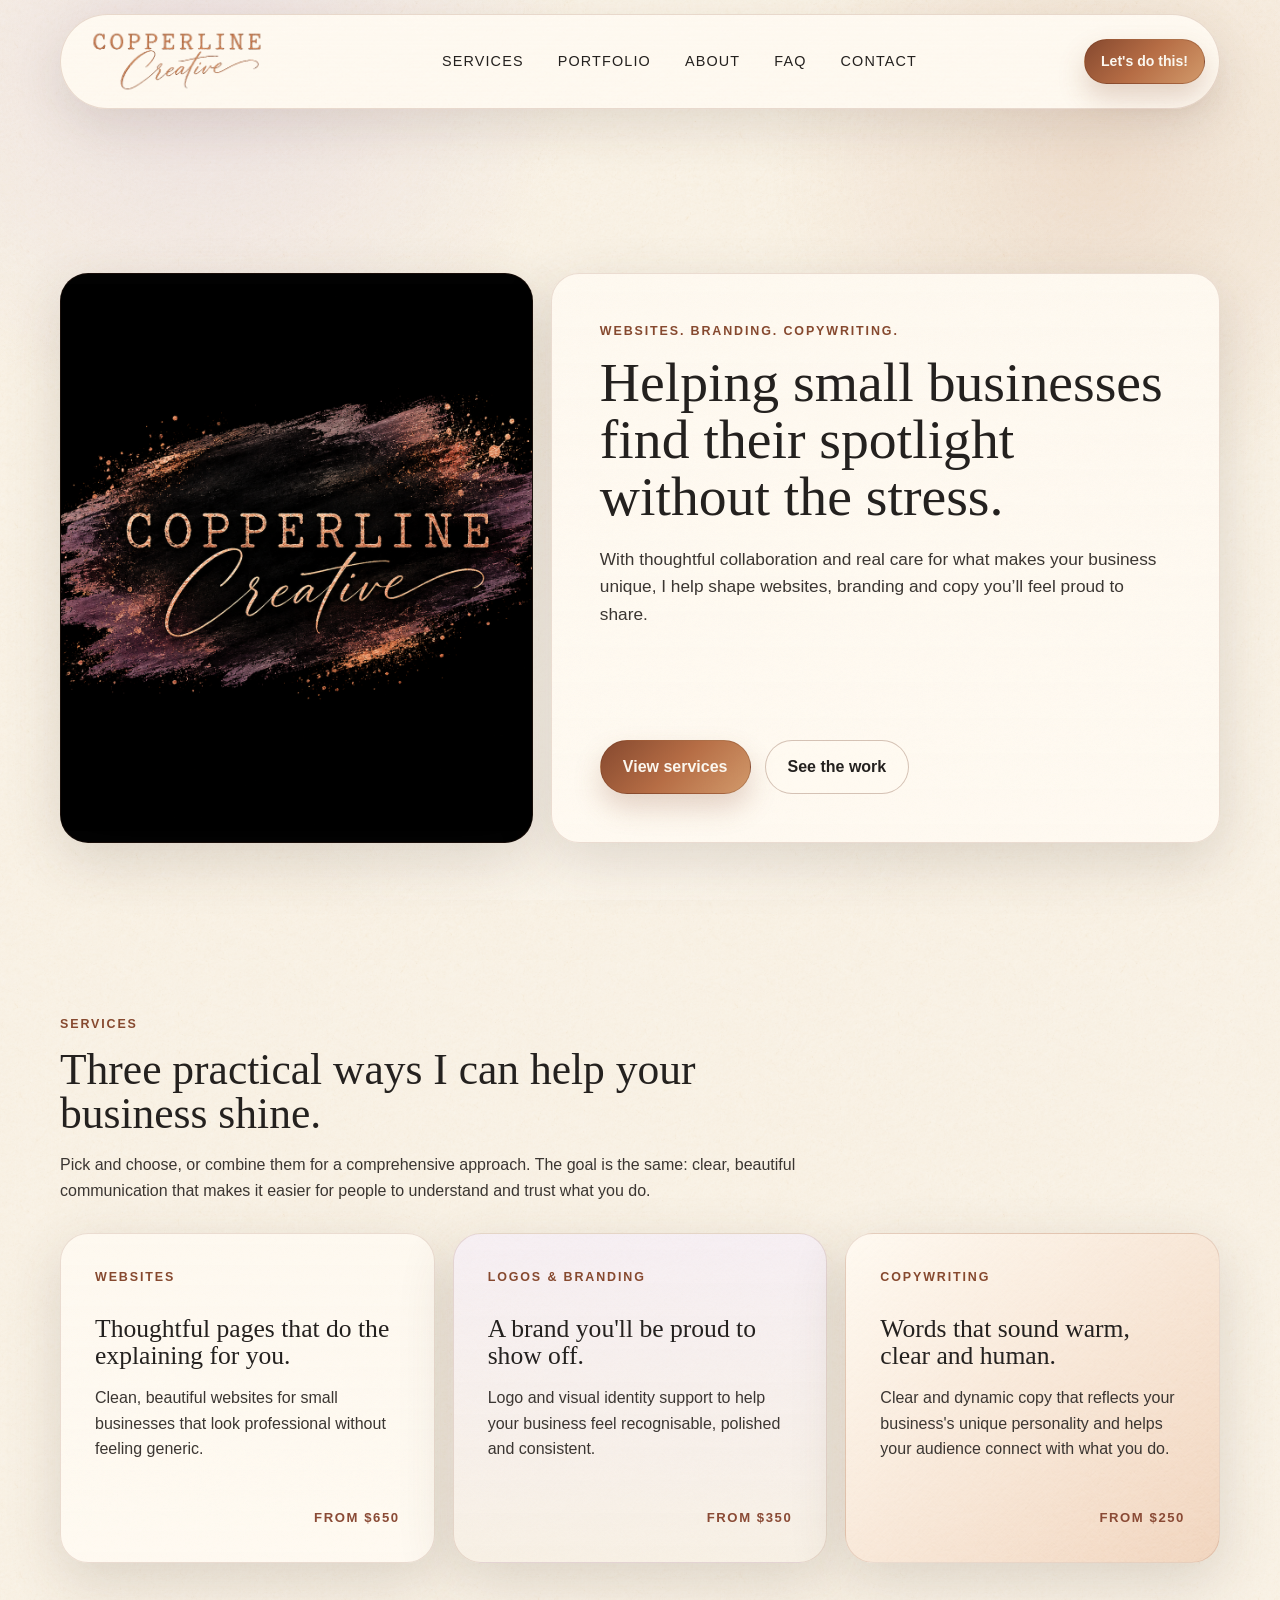
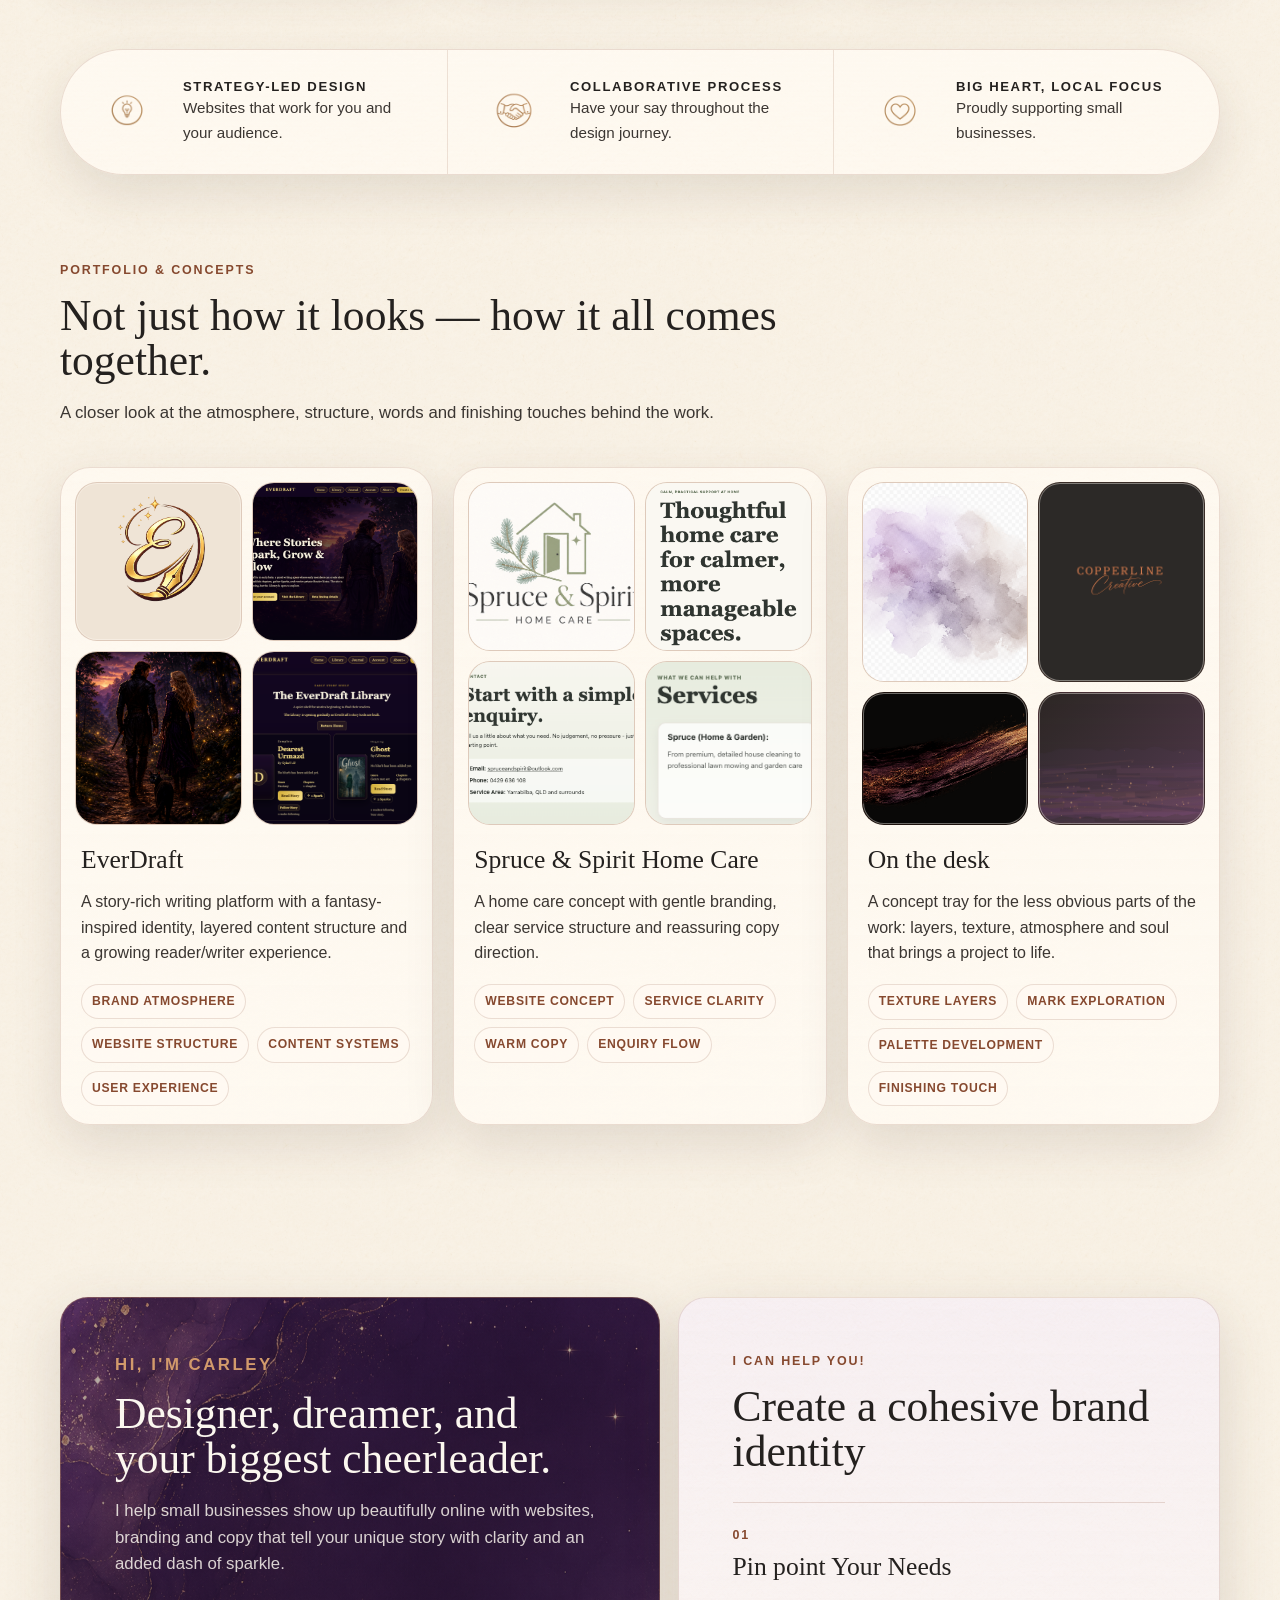
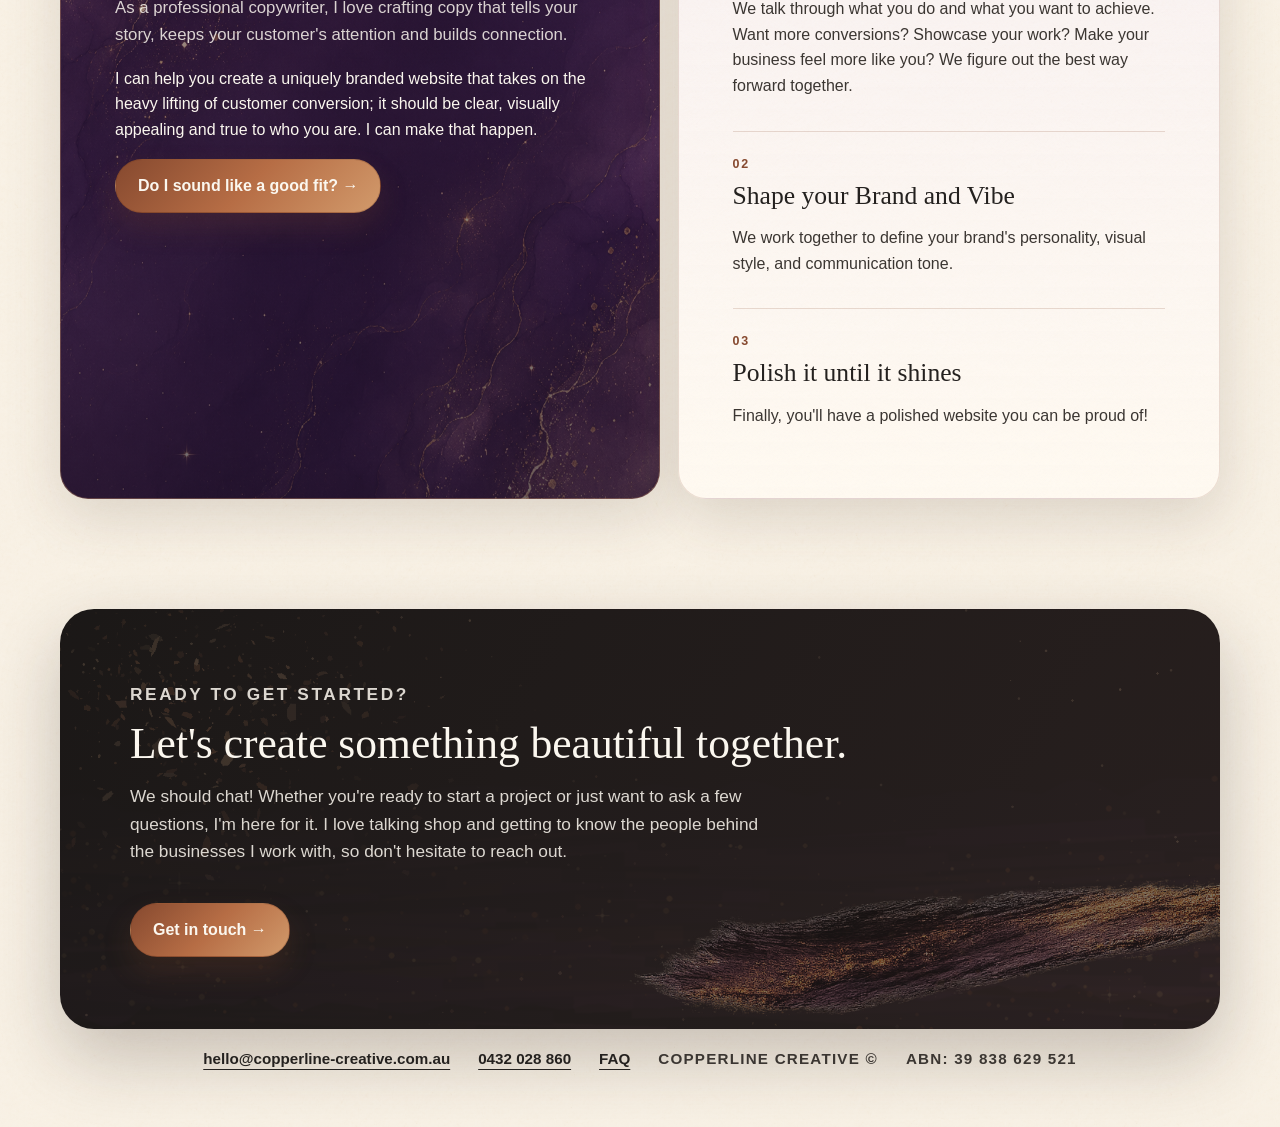
==== commit 08a8ebfd: "Add FAQ page" ====
--- a/Copperline Creative/index.html
+++ b/Copperline Creative/index.html
@@ -28,6 +28,7 @@
           <a href="#services">Services</a>
           <a href="#work">Portfolio</a>
           <a href="#about">About</a>
+          <a href="faq.html">FAQ</a>
           <a href="#contact">Contact</a>
         </div>
 
@@ -240,7 +241,7 @@
                 <img src="Assets/brand/logo/copperline-logo-flat-single-colour.png" alt="Copperline logo mark sample">
               </div>
               <div class="concept-swatch atmosphere-swatch">
-                <img src="Assets/textures/paint-smears/web/copperline-smear-wide-sweep.png" alt="Copperline paint atmosphere sample">
+                <img src="Assets/textures/paint-smears/source/copperline-smear-wide-sweep.png" alt="Copperline paint atmosphere sample">
               </div>
               <div class="concept-swatch detail-swatch">
                 <img src="Assets/backgrounds/copperline-footer-background.png" alt="Copperline footer background sample">
@@ -323,7 +324,7 @@
         </div>
         <img
           class="contact-smear"
-          src="Assets/textures/paint-smears/web/copperline-smear-footer-transparent.png"
+          src="Assets/textures/paint-smears/source/copperline-smear-footer-transparent.png"
           alt=""
           aria-hidden="true"
         />
@@ -338,6 +339,8 @@
   </a>
 
   <a class="contact-link" href="tel:+61432028860">0432 028 860</a>
+
+  <a class="contact-link" href="faq.html">FAQ</a>
 
   <span>Copperline Creative ©</span>
 
--- a/Copperline Creative/styles.css
+++ b/Copperline Creative/styles.css
@@ -123,6 +123,13 @@
   color: var(--copper-deep);
 }
 
+.nav-links a[aria-current="page"] {
+  color: var(--copper-deep);
+  text-decoration: underline;
+  text-decoration-thickness: 1px;
+  text-underline-offset: 0.45em;
+}
+
 .button {
   display: inline-flex;
   align-items: center;
@@ -709,6 +716,135 @@
   margin-bottom: 8px;
 }
 
+.faq-hero {
+  padding-top: clamp(24px, 4.5vw, 48px);
+  padding-bottom: clamp(28px, 5vw, 58px);
+}
+
+.faq-hero-card {
+  min-height: 430px;
+  display: grid;
+  grid-template-columns: minmax(0, 1fr) minmax(220px, 0.42fr);
+  align-items: center;
+  gap: clamp(24px, 5vw, 70px);
+  padding: clamp(34px, 6vw, 74px);
+  background:
+    linear-gradient(120deg, rgba(255, 250, 242, 0.9), rgba(247, 240, 229, 0.72)),
+    url("Assets/textures/warm-paper-texture-card.png");
+}
+
+.faq-hero-card::before {
+  position: absolute;
+  right: -14%;
+  bottom: -34%;
+  width: min(680px, 68vw);
+  aspect-ratio: 1 / 1;
+  pointer-events: none;
+  content: "";
+  background:
+    radial-gradient(circle, rgba(215, 197, 218, 0.52), rgba(215, 197, 218, 0.08) 48%, transparent 68%);
+}
+
+.faq-hero-copy,
+.faq-hero-mark,
+.faq-item summary,
+.faq-item p {
+  position: relative;
+  z-index: 1;
+}
+
+.faq-hero-copy p:not(.eyebrow) {
+  max-width: 690px;
+  margin: 20px 0 0;
+  font-size: clamp(1.02rem, 1.45vw, 1.2rem);
+}
+
+.faq-hero-mark {
+  width: min(260px, 100%);
+  justify-self: center;
+  opacity: 0.9;
+  filter: drop-shadow(0 22px 34px rgba(76, 54, 43, 0.14));
+}
+
+.faq-section {
+  padding-top: 26px;
+}
+
+.faq-list {
+  display: grid;
+  gap: 14px;
+}
+
+.faq-item {
+  padding: 0;
+}
+
+.faq-item:nth-child(3n + 2) {
+  background:
+    linear-gradient(rgba(245, 238, 246, 0.78), rgba(255, 250, 242, 0.9)),
+    url("Assets/textures/warm-paper-texture-card.png");
+}
+
+.faq-item:nth-child(3n) {
+  background:
+    linear-gradient(135deg, rgba(255, 250, 242, 0.92), rgba(235, 194, 166, 0.42)),
+    url("Assets/textures/warm-paper-texture-card.png");
+}
+
+.faq-item summary {
+  display: flex;
+  align-items: center;
+  justify-content: space-between;
+  gap: 18px;
+  padding: clamp(20px, 3vw, 28px);
+  color: var(--charcoal);
+  font-family: Charter, Georgia, "Times New Roman", serif;
+  font-size: clamp(1.18rem, 2vw, 1.55rem);
+  line-height: 1.12;
+  cursor: pointer;
+  list-style: none;
+}
+
+.faq-item summary::-webkit-details-marker {
+  display: none;
+}
+
+.faq-item summary::after {
+  width: 34px;
+  height: 34px;
+  display: grid;
+  place-items: center;
+  flex: 0 0 auto;
+  border: 1px solid rgba(134, 73, 47, 0.18);
+  border-radius: 999px;
+  color: var(--copper-deep);
+  background: rgba(255, 250, 242, 0.72);
+  content: "+";
+  font-family: Avenir, "Avenir Next", "Helvetica Neue", Arial, sans-serif;
+  font-size: 1.35rem;
+  font-weight: 700;
+  line-height: 1;
+}
+
+.faq-item[open] summary::after {
+  content: "−";
+}
+
+.faq-item p {
+  max-width: 920px;
+  margin: -8px 0 0;
+  padding: 0 clamp(20px, 3vw, 28px) clamp(22px, 3vw, 30px);
+  font-size: 1.02rem;
+}
+
+.faq-cta-wrap {
+  padding-top: 22px;
+}
+
+.faq-cta-panel {
+  min-height: 340px;
+}
+
 .contact-section {
   width: min(var(--max), calc(100% - 32px));
   margin: 0 auto;
@@ -815,8 +951,13 @@
   }
 
   .about-process-grid,
-  .portfolio-strip {
+  .portfolio-strip,
+  .faq-hero-card {
     grid-template-columns: 1fr;
+  }
+
+  .faq-hero-mark {
+    width: min(210px, 70%);
   }
 }
 
@@ -840,6 +981,7 @@
   .nav-links {
     order: 3;
     width: 100%;
+    flex-wrap: wrap;
     justify-content: center;
     gap: 12px;
     padding: 6px 0 2px;
@@ -918,6 +1060,27 @@
     padding: 30px 20px;
     border-radius: 26px;
   }
+
+  .faq-hero-card {
+    min-height: 0;
+    padding: 30px 20px;
+    border-radius: 26px;
+  }
+
+  .faq-hero-mark {
+    justify-self: start;
+    width: 150px;
+  }
+
+  .faq-item summary {
+    align-items: flex-start;
+  }
+
+  .faq-item summary::after {
+    width: 30px;
+    height: 30px;
+    font-size: 1.15rem;
+  }
   .portfolio-link {
 
   color: inherit;
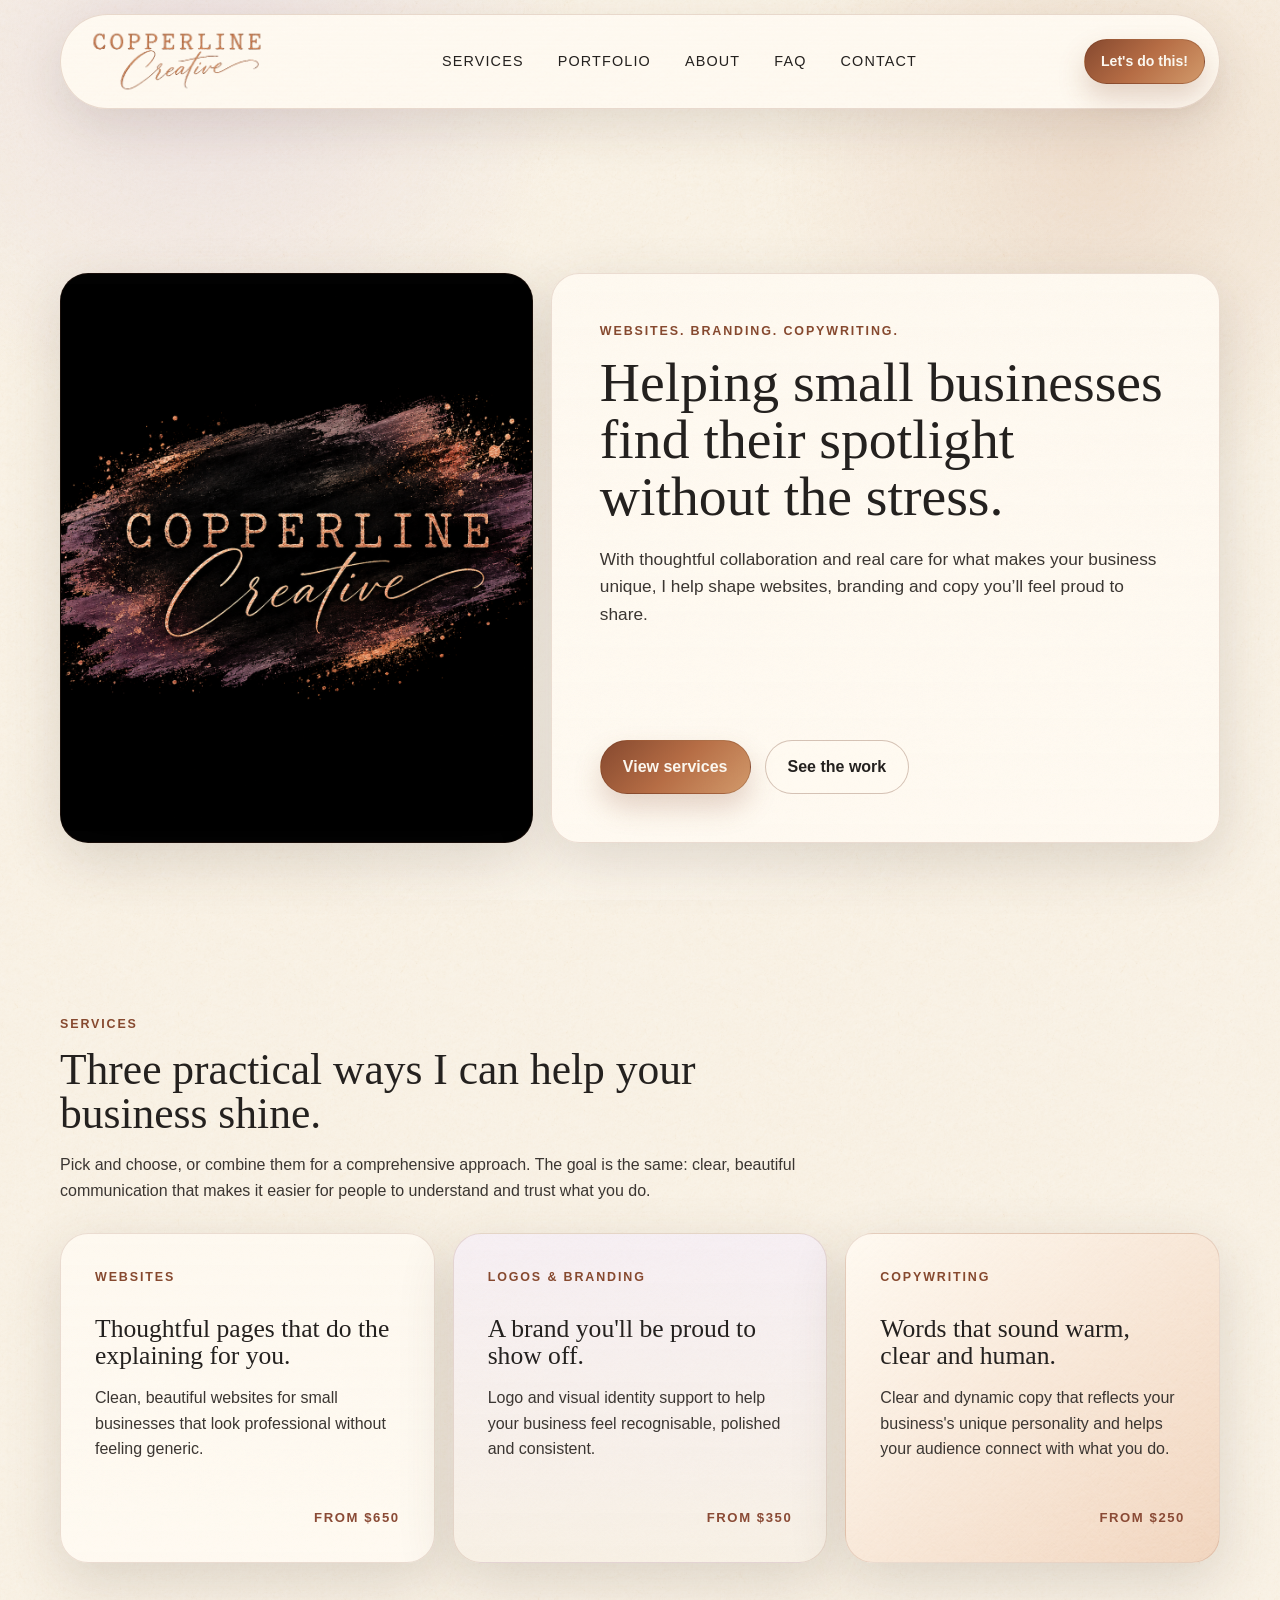
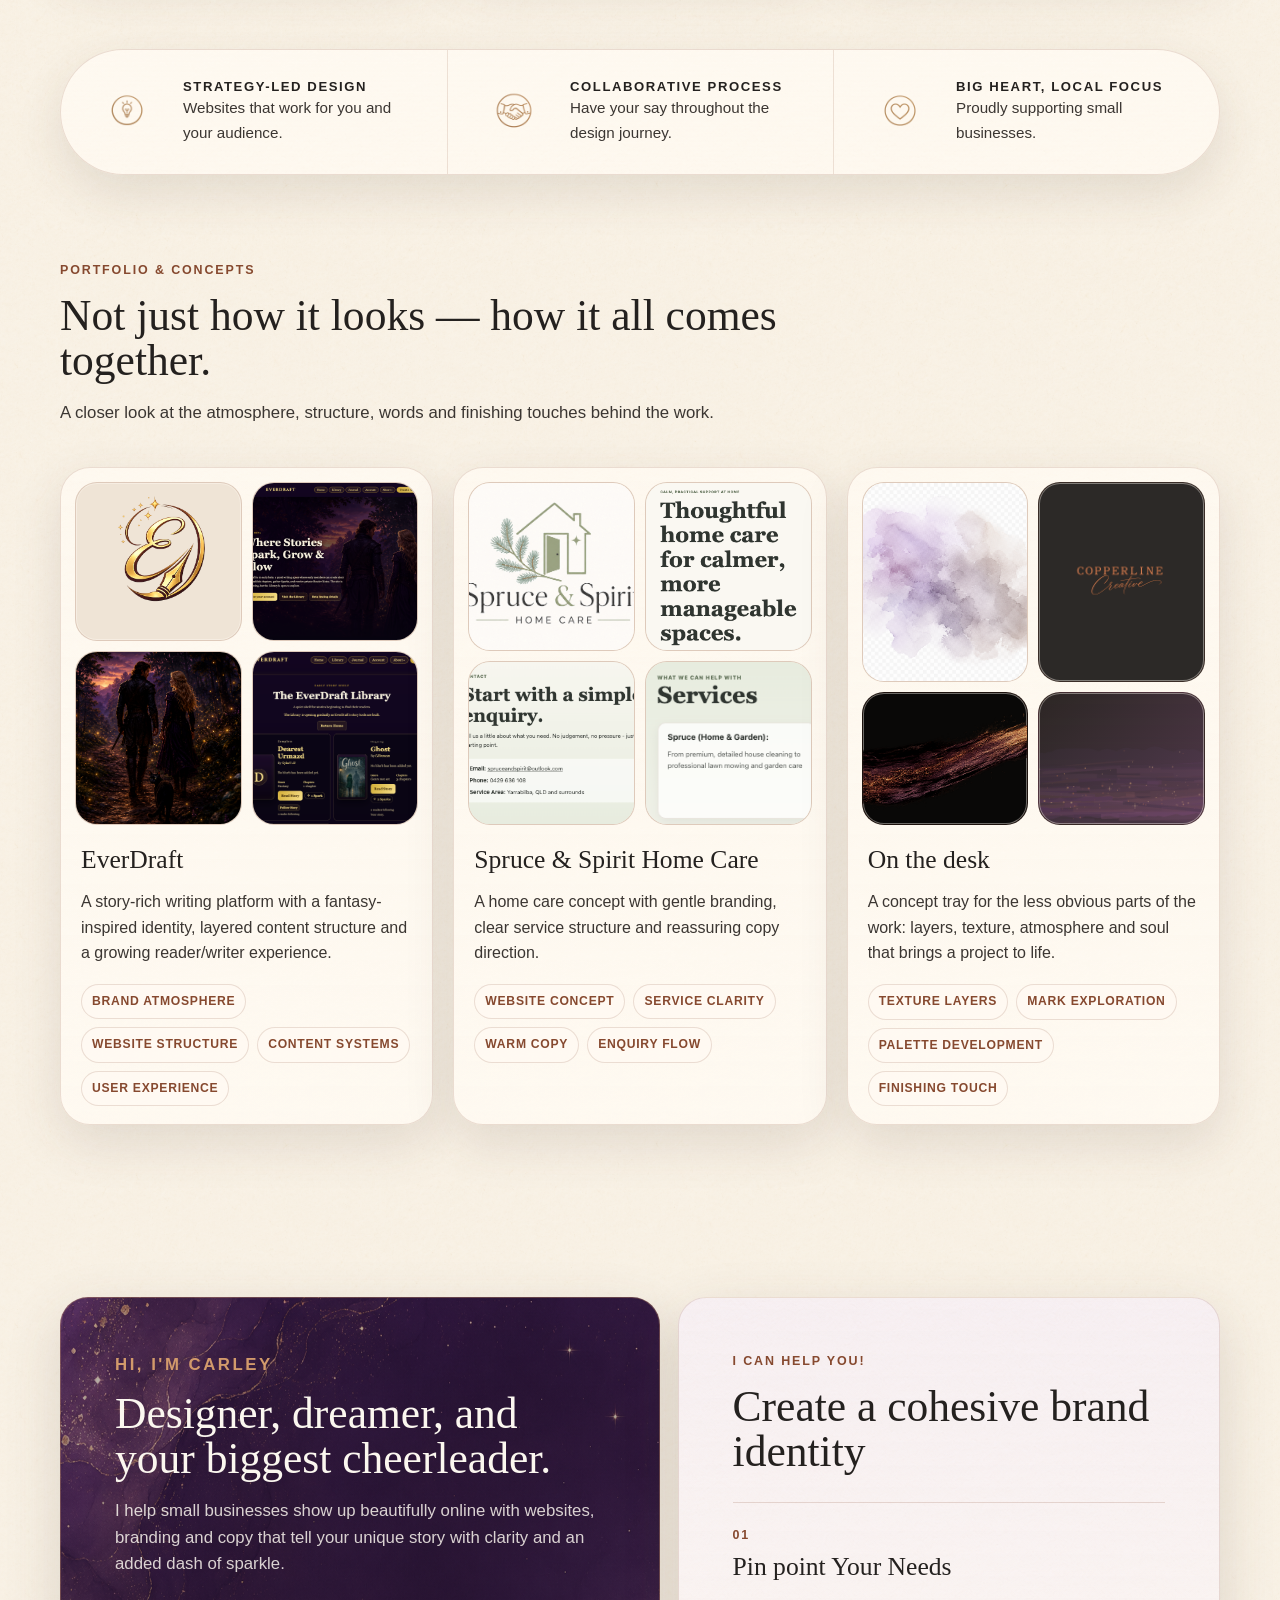
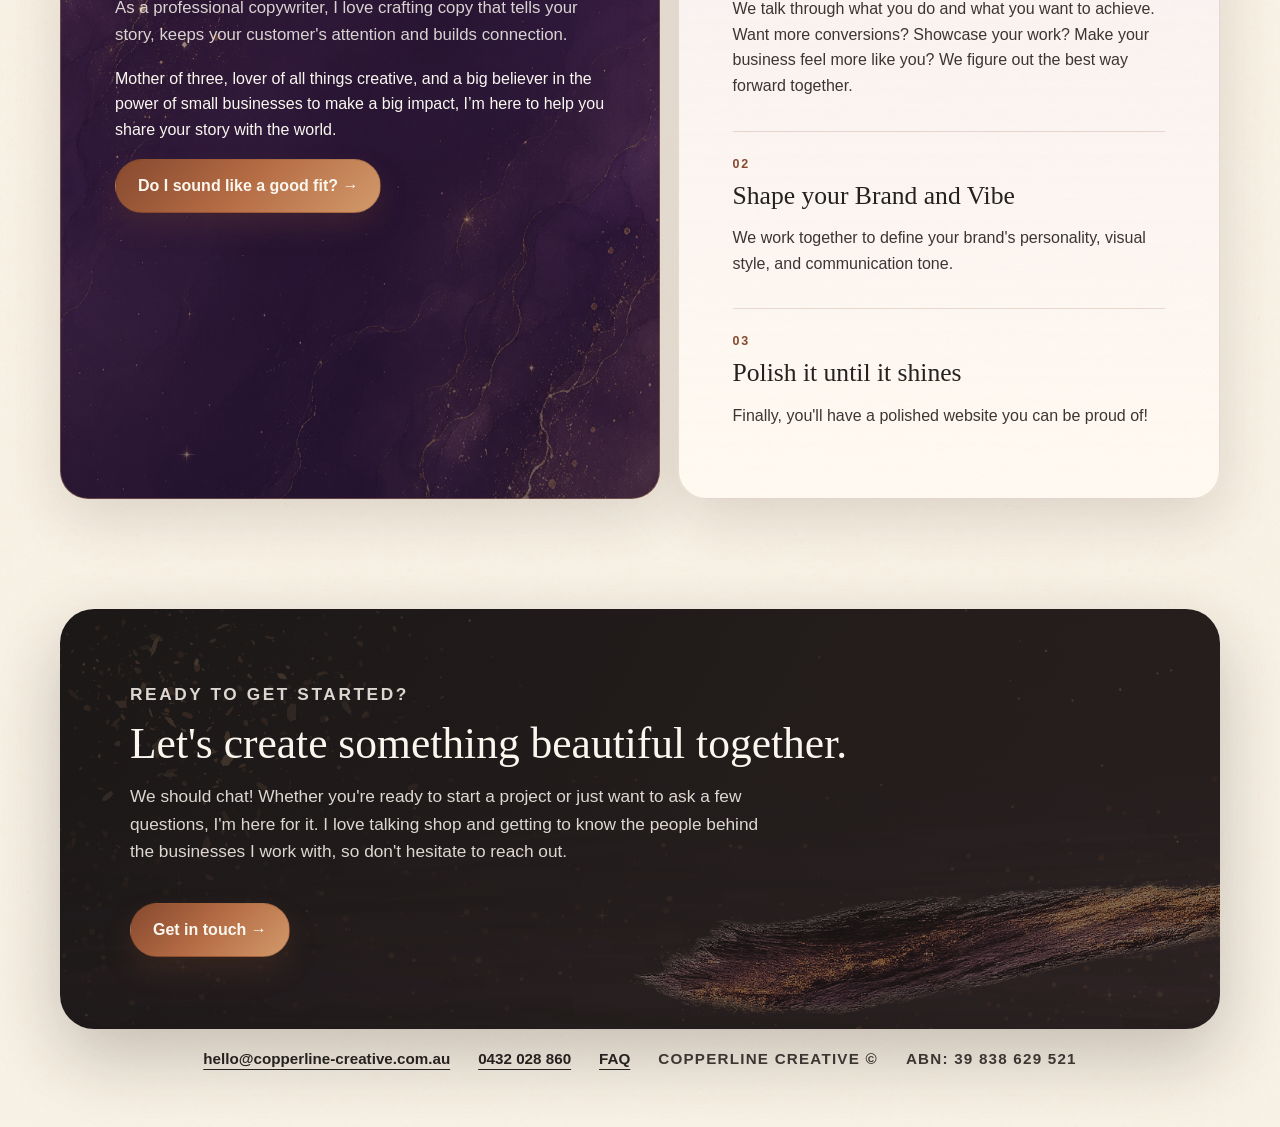
==== commit 869a147c: "wording edits to faq.html and index.html, added new faq item about website builders" ====
--- a/Copperline Creative/index.html
+++ b/Copperline Creative/index.html
@@ -274,7 +274,7 @@
             </p>
             <p>
               As a professional copywriter, I love crafting copy that tells your story, keeps your customer's attention and builds connection.</p>
-              I can help you create a uniquely branded website that takes on the heavy lifting of customer conversion; it should be clear, visually appealing and true to who you are. I can make that happen.  
+              Mother of three, lover of all things creative, and a big believer in the power of small businesses to make a big impact, I’m here to help you share your story with the world.  
             </p>
             <a class="button" href="#contact">Do I sound like a good fit? &rarr;</a>
           </article>
--- a/Copperline Creative/styles.css
+++ b/Copperline Creative/styles.css
@@ -1063,23 +1063,129 @@
 
   .faq-hero-card {
     min-height: 0;
-    padding: 30px 20px;
-    border-radius: 26px;
+    gap: 22px;
+    padding: 36px 22px 34px;
+    border-radius: 28px;
+  }
+
+  .faq-hero-copy {
+    min-width: 0;
+    padding: 2px 0;
+  }
+
+  .faq-hero,
+  .faq-section,
+  .faq-cta-wrap {
+    width: min(100% - 24px, var(--max));
+  }
+
+  .faq-hero {
+    padding-top: 38px;
+    padding-bottom: 30px;
+  }
+
+  .faq-section {
+    padding-top: 28px;
+    padding-bottom: 38px;
+  }
+
+  .faq-cta-wrap {
+    padding-top: 18px;
+    padding-bottom: 28px;
+  }
+
+  .faq-hero .eyebrow,
+  .faq-section .eyebrow,
+  .faq-cta-wrap .eyebrow {
+    display: block;
+    width: fit-content;
+    max-width: 100%;
+    margin: 0 0 14px;
+    padding: 4px 0;
+    overflow: visible;
+    font-size: 0.78rem;
+    font-weight: 900;
+    line-height: 1.5;
+    letter-spacing: 0.13em;
+  }
+
+  .faq-hero .eyebrow {
+    margin-bottom: 16px;
+  }
+
+  .faq-hero-copy p:not(.eyebrow) {
+    margin-top: 18px;
+    line-height: 1.62;
+    overflow-wrap: break-word;
   }
 
   .faq-hero-mark {
     justify-self: start;
     width: 150px;
+    margin-top: 10px;
+  }
+
+  .faq-list {
+    width: 100%;
+    gap: 14px;
+  }
+
+  .faq-item {
+    width: 100%;
+    min-width: 0;
+    overflow: hidden;
+    border: 1px solid rgba(134, 73, 47, 0.17);
+    border-radius: 24px;
+    box-shadow: 0 16px 38px rgba(76, 54, 43, 0.12);
   }
 
   .faq-item summary {
-    align-items: flex-start;
+    align-items: center;
+    gap: 16px;
+    min-width: 0;
+    padding: 22px 20px;
+    font-size: clamp(1.12rem, 5.6vw, 1.34rem);
+    line-height: 1.2;
+    overflow-wrap: break-word;
+    text-wrap: pretty;
+  }
+
+  .faq-item summary::marker {
+    content: "";
   }
 
   .faq-item summary::after {
-    width: 30px;
-    height: 30px;
+    width: 32px;
+    height: 32px;
+    margin-top: 0;
     font-size: 1.15rem;
+    box-shadow: inset 0 0 0 1px rgba(255, 250, 242, 0.48);
+  }
+
+  .faq-item p {
+    margin: -2px 0 0;
+    padding: 0 20px 24px;
+    font-size: 0.98rem;
+    line-height: 1.72;
+    overflow-wrap: break-word;
+  }
+
+  .faq-cta-panel {
+    min-height: 310px;
+  }
+
+  .faq-cta-panel .contact-copy p {
+    line-height: 1.62;
+  }
+
+  .faq-cta-panel .eyebrow {
+    color: var(--bronze);
+    font-size: 0.78rem;
+    line-height: 1.35;
+  }
+
+  .faq-cta-panel .button {
+    width: auto;
   }
   .portfolio-link {
 
@@ -1170,3 +1276,173 @@
 
 }
 }
+
+@media (max-width: 760px) {
+  main#main .faq-hero {
+    width: min(100% - 24px, var(--max));
+    padding-top: 38px;
+    padding-bottom: 30px;
+    overflow: visible;
+  }
+
+  main#main .faq-hero .faq-hero-card.bento-card {
+    min-height: 0;
+    gap: 24px;
+    padding: 38px 24px 36px;
+    overflow: visible;
+    border-radius: 28px;
+  }
+
+  main#main .faq-hero .faq-hero-card.bento-card::before {
+    display: none;
+  }
+
+  main#main .faq-hero .faq-hero-copy {
+    min-width: 0;
+    padding: 4px 0 0;
+    overflow: visible;
+    transform: none;
+  }
+
+  main#main .faq-hero .eyebrow,
+  main#main .faq-section .eyebrow,
+  main#main .faq-cta-wrap .eyebrow {
+    display: block;
+    width: fit-content;
+    max-width: 100%;
+    margin: 0 0 16px;
+    padding: 5px 0;
+    overflow: visible;
+    transform: none;
+    font-size: 0.78rem;
+    line-height: 1.5;
+    letter-spacing: 0.13em;
+  }
+
+  main#main .faq-hero .faq-hero-copy p:not(.eyebrow) {
+    margin-top: 18px;
+    line-height: 1.64;
+  }
+
+  main#main .faq-list {
+    width: 100%;
+    display: grid;
+    gap: 14px;
+    margin: 0;
+    padding: 0;
+    overflow: visible;
+  }
+
+  main#main .faq-list details.faq-item,
+  main#main .faq-list details.faq-item.bento-card {
+    width: 100%;
+    min-width: 0;
+    margin: 0;
+    padding: 0;
+    overflow: hidden;
+    border: 1px solid rgba(134, 73, 47, 0.17);
+    border-radius: 24px;
+    background:
+      linear-gradient(rgba(255, 250, 242, 0.9), rgba(255, 250, 242, 0.94)),
+      url("Assets/textures/warm-paper-texture-card.png");
+    background-size: cover;
+    box-shadow: 0 16px 38px rgba(76, 54, 43, 0.12);
+  }
+
+  main#main .faq-list details.faq-item:nth-child(3n + 2) {
+    background:
+      linear-gradient(rgba(245, 238, 246, 0.8), rgba(255, 250, 242, 0.92)),
+      url("Assets/textures/warm-paper-texture-card.png");
+  }
+
+  main#main .faq-list details.faq-item:nth-child(3n) {
+    background:
+      linear-gradient(135deg, rgba(255, 250, 242, 0.94), rgba(235, 194, 166, 0.42)),
+      url("Assets/textures/warm-paper-texture-card.png");
+  }
+
+  main#main .faq-list details.faq-item summary {
+    position: relative;
+    z-index: 1;
+    display: flex;
+    align-items: center;
+    justify-content: space-between;
+    gap: 16px;
+    min-height: 76px;
+    margin: 0;
+    padding: 22px 20px;
+    color: var(--charcoal);
+    font-family: Charter, Georgia, "Times New Roman", serif;
+    font-size: clamp(1.12rem, 5.6vw, 1.34rem);
+    line-height: 1.2;
+    list-style: none;
+    list-style-type: none;
+    list-style-image: none;
+    list-style-position: outside;
+    cursor: pointer;
+    overflow: visible;
+    -webkit-appearance: none;
+    appearance: none;
+  }
+
+  main#main .faq-list details.faq-item summary::-webkit-details-marker {
+    display: none !important;
+    opacity: 0 !important;
+    visibility: hidden !important;
+    width: 0 !important;
+    height: 0 !important;
+    margin: 0 !important;
+    padding: 0 !important;
+    content: "" !important;
+  }
+
+  main#main .faq-list details.faq-item summary::marker {
+    display: none !important;
+    opacity: 0 !important;
+    visibility: hidden !important;
+    font-size: 0 !important;
+    line-height: 0 !important;
+    content: "" !important;
+  }
+
+  main#main .faq-list details.faq-item summary::before {
+    display: none !important;
+    content: "" !important;
+  }
+
+  main#main .faq-list details.faq-item summary::after {
+    width: 32px;
+    height: 32px;
+    display: grid;
+    place-items: center;
+    flex: 0 0 32px;
+    margin: 0 0 0 12px;
+    border: 1px solid rgba(134, 73, 47, 0.18);
+    border-radius: 999px;
+    color: var(--copper-deep);
+    background: rgba(255, 250, 242, 0.78);
+    box-shadow: inset 0 0 0 1px rgba(255, 250, 242, 0.48);
+    content: "+";
+    font-family: Avenir, "Avenir Next", "Helvetica Neue", Arial, sans-serif;
+    font-size: 1.15rem;
+    font-weight: 700;
+    line-height: 1;
+    text-align: center;
+  }
+
+  main#main .faq-list details.faq-item[open] summary::after {
+    content: "−";
+  }
+
+  main#main .faq-list details.faq-item p {
+    position: relative;
+    z-index: 1;
+    max-width: none;
+    margin: -4px 0 0;
+    padding: 0 20px 24px;
+    color: var(--charcoal-soft);
+    font-size: 0.98rem;
+    line-height: 1.72;
+    overflow-wrap: break-word;
+  }
+}
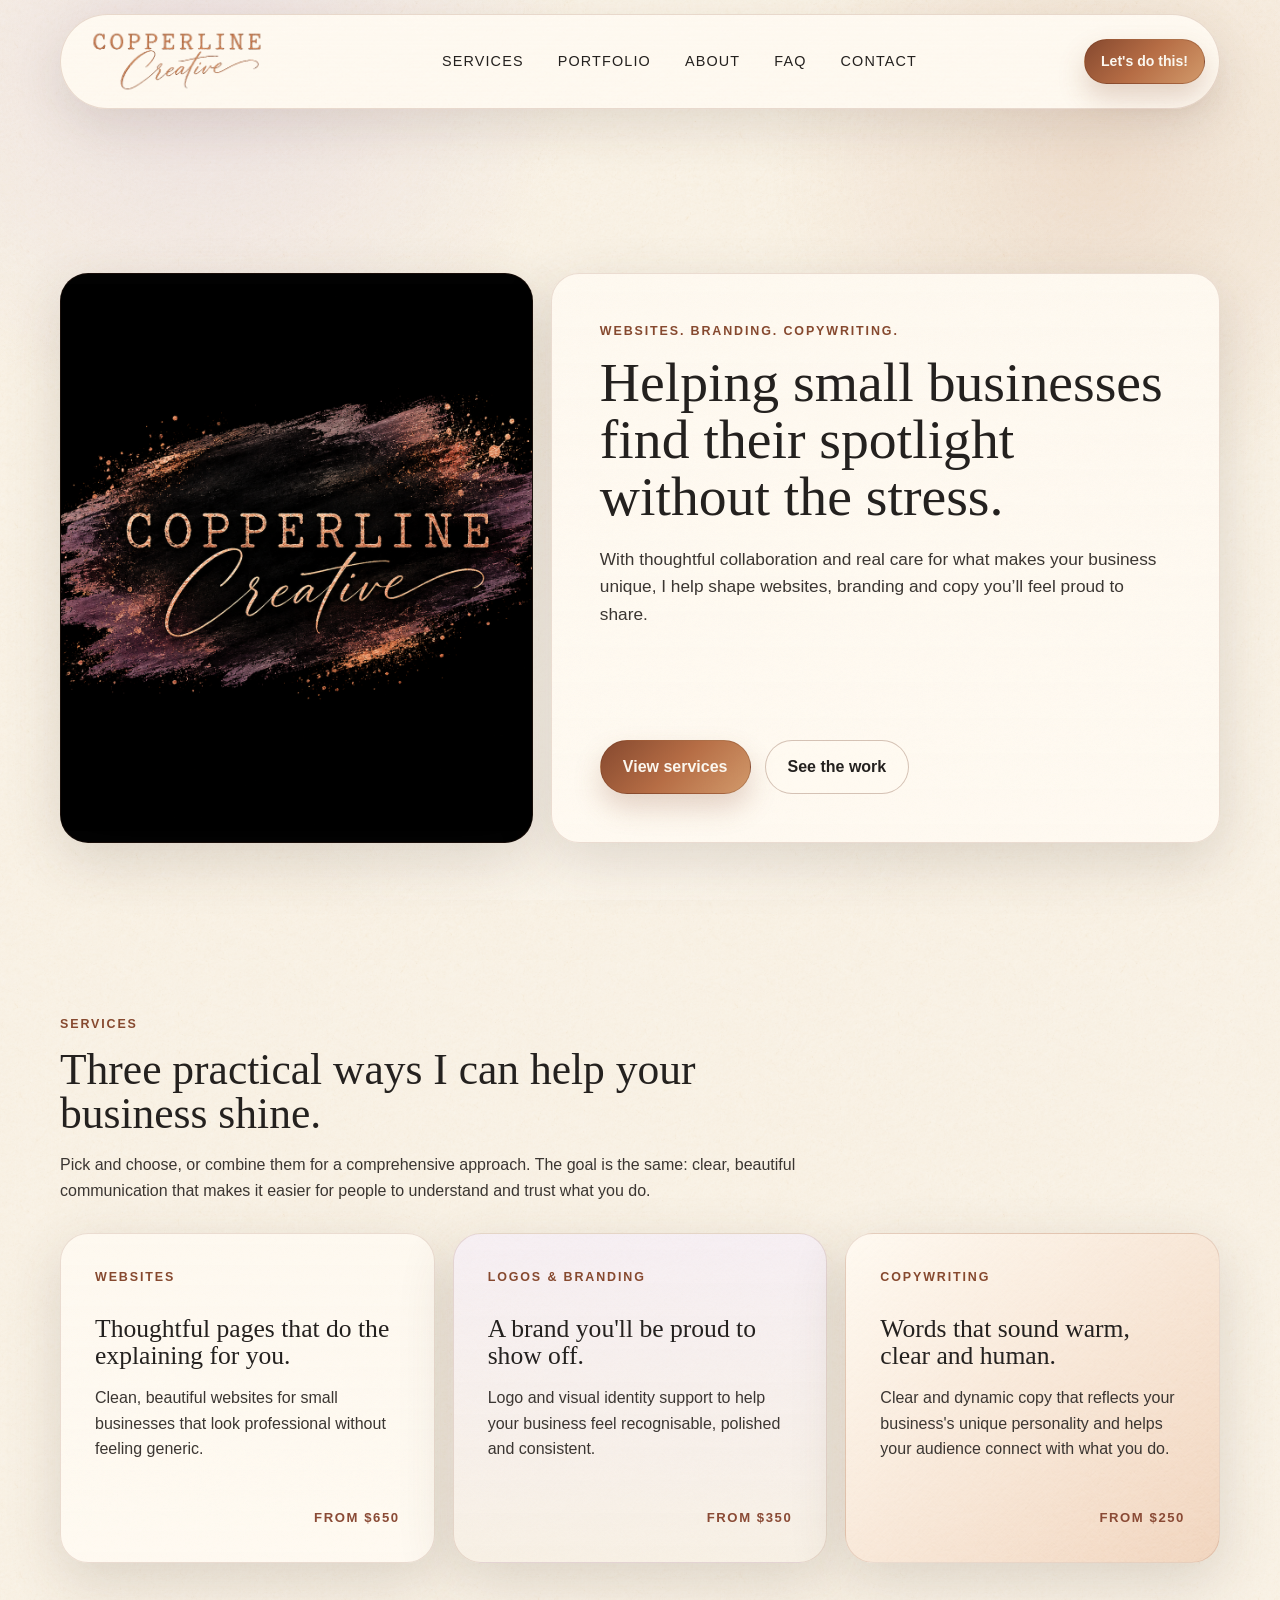
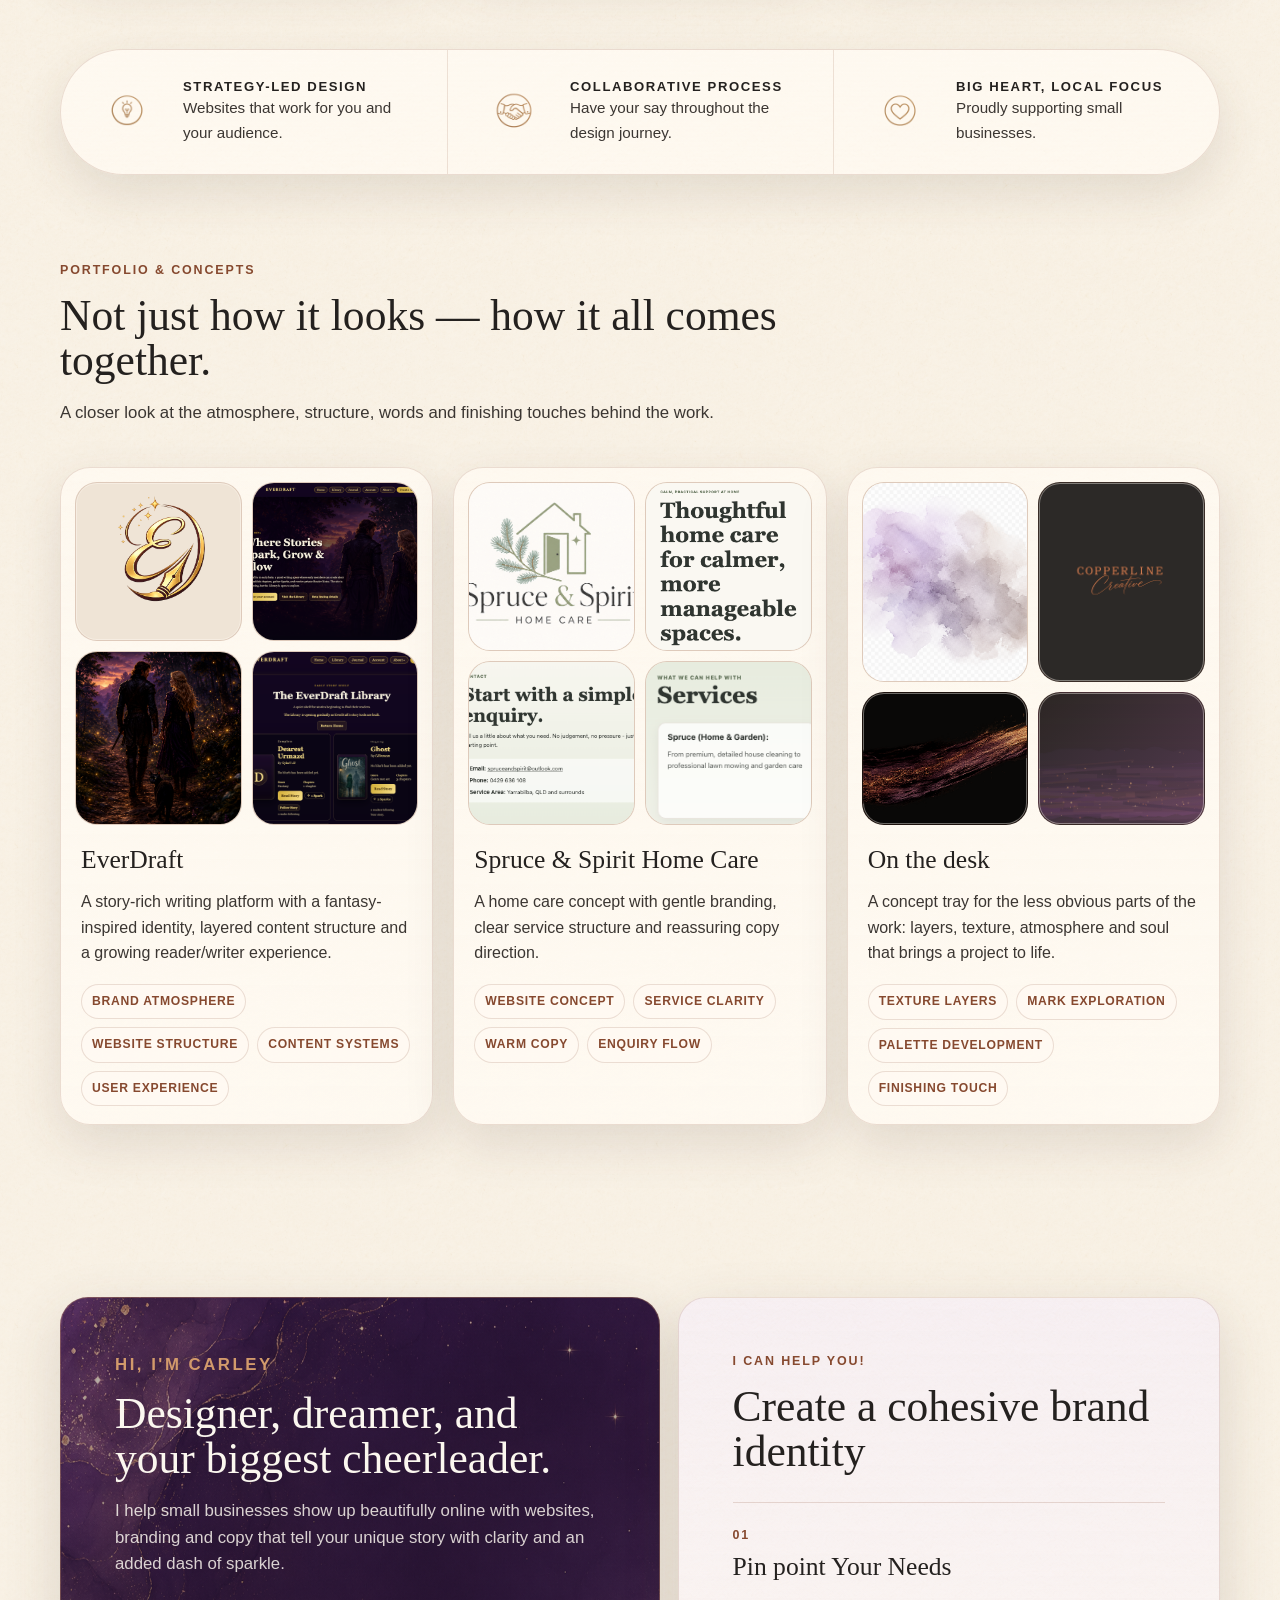
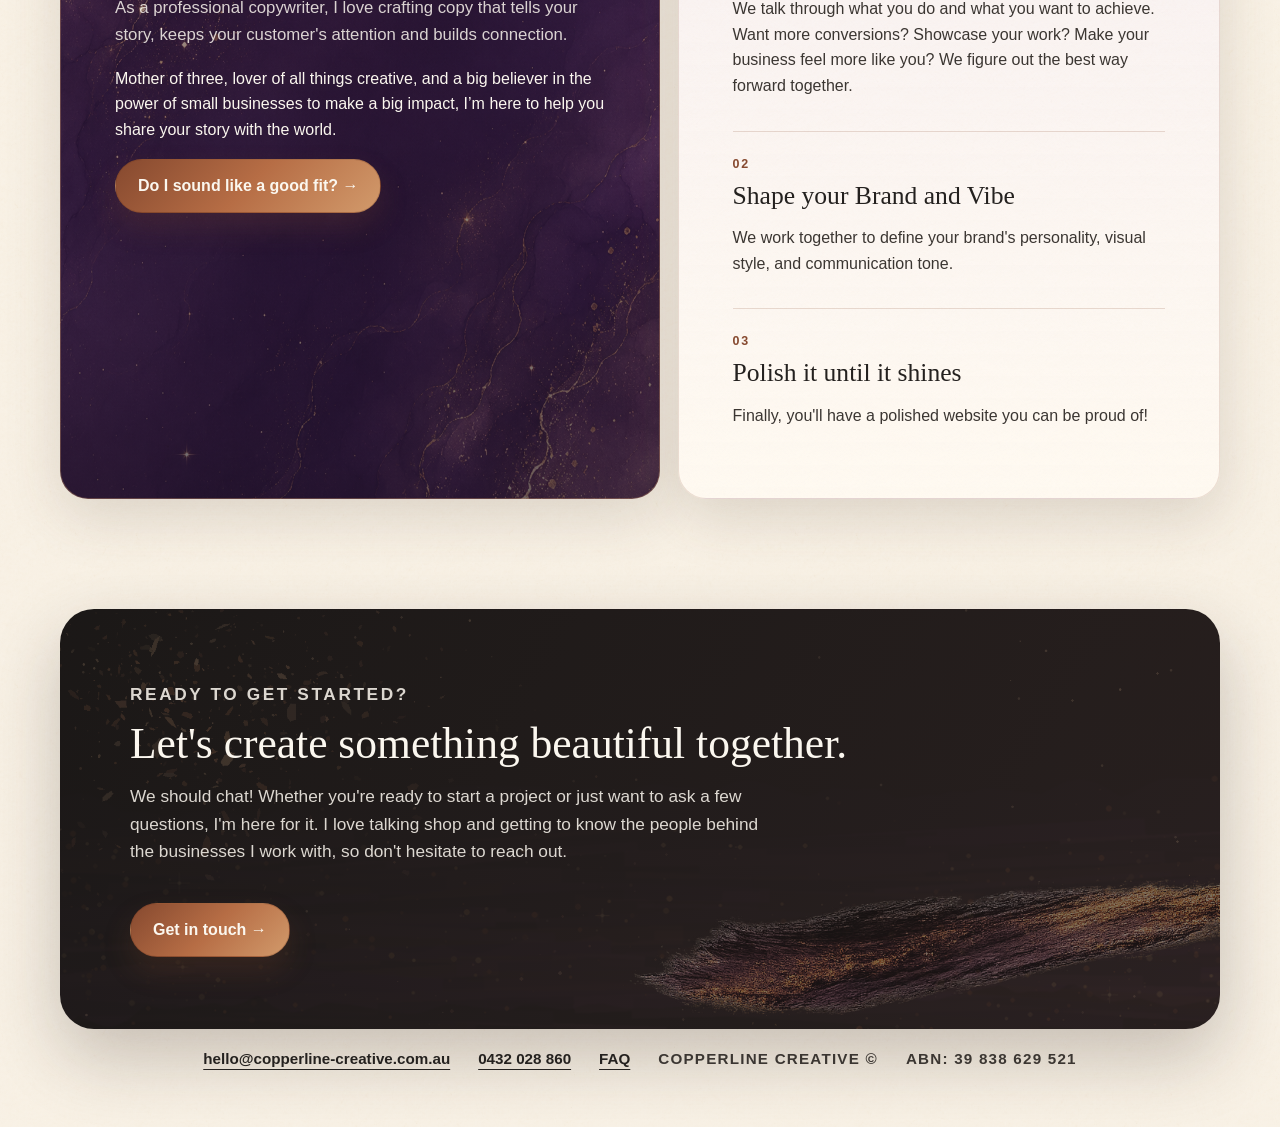
==== commit 70873d16: "overlayform-landingpage" ====
--- a/Copperline Creative/index.html
+++ b/Copperline Creative/index.html
@@ -11,6 +11,7 @@
     <link rel="icon" href="Assets/brand/Favicon/favicon.ico">
     <link rel="apple-touch-icon" href="Assets/brand/Favicon/apple-touch-icon.png">
     <link rel="stylesheet" href="styles.css">
+    <script src="contact-modal.js" defer></script>
   </head>
   <body>
     <a class="skip-link" href="#main">Skip to content</a>
@@ -32,7 +33,7 @@
           <a href="#contact">Contact</a>
         </div>
 
-        <a class="button button-small" href="#contact">Let's do this!</a>
+        <a class="button button-small" href="#contact-modal" data-contact-modal-open>Let's do this!</a>
       </nav>
     </header>
 
@@ -276,7 +277,7 @@
               As a professional copywriter, I love crafting copy that tells your story, keeps your customer's attention and builds connection.</p>
               Mother of three, lover of all things creative, and a big believer in the power of small businesses to make a big impact, I’m here to help you share your story with the world.  
             </p>
-            <a class="button" href="#contact">Do I sound like a good fit? &rarr;</a>
+            <a class="button" href="#contact-modal" data-contact-modal-open>Do I sound like a good fit? &rarr;</a>
           </article>
 
           <article class="bento-card process-card" aria-labelledby="process-heading">
@@ -320,7 +321,7 @@
              
             We should chat! Whether you're ready to start a project or just want to ask a few questions, I'm here for it. I love talking shop and getting to know the people behind the businesses I work with, so don't hesitate to reach out.
           </p>
-          <a class="button" href="mailto:hello@copperline-creative.com.au">Get in touch &rarr;</a>
+          <a class="button" href="#contact-modal" data-contact-modal-open>Get in touch &rarr;</a>
         </div>
         <img
           class="contact-smear"
@@ -348,5 +349,94 @@
 
 </div>
     </footer>
+
+    <div
+      id="contact-modal"
+      class="contact-modal"
+      data-contact-modal
+      role="dialog"
+      aria-modal="true"
+      aria-labelledby="contact-modal-heading"
+      hidden
+    >
+      <div class="contact-modal-card" role="document">
+        <button
+          class="contact-modal-close"
+          type="button"
+          aria-label="Close contact form"
+          data-contact-modal-close
+        >
+          ×
+        </button>
+
+        <div class="contact-modal-copy">
+          <p class="eyebrow">Let's chat</p>
+          <h2 id="contact-modal-heading">Tell me what you're dreaming up.</h2>
+          <p>
+            Share a few details and I'll come back to you with the next best step.
+          </p>
+        </div>
+
+        <form class="contact-modal-form" action="/api/contact" method="post" novalidate>
+          <label>
+            <span>Name</span>
+            <input type="text" name="name" autocomplete="name" required>
+          </label>
+
+          <label>
+            <span>Email</span>
+            <input type="email" name="email" autocomplete="email" required>
+          </label>
+
+          <label>
+            <span>Phone</span>
+            <input type="tel" name="phone" autocomplete="tel">
+          </label>
+
+          <label>
+            <span>Business name</span>
+            <input type="text" name="businessName" autocomplete="organization">
+          </label>
+
+          <fieldset class="contact-modal-options">
+            <legend>Project type</legend>
+            <label>
+              <input type="checkbox" name="projectType" value="Website">
+              <span>Website</span>
+            </label>
+            <label>
+              <input type="checkbox" name="projectType" value="Logo & Branding">
+              <span>Logo &amp; Branding</span>
+            </label>
+            <label>
+              <input type="checkbox" name="projectType" value="Copywriting">
+              <span>Copywriting</span>
+            </label>
+            <label>
+              <input type="checkbox" name="projectType" value="Not sure yet">
+              <span>Not sure yet</span>
+            </label>
+          </fieldset>
+
+          <label class="flyer-form-honeypot" aria-hidden="true">
+            <span>Company</span>
+            <input type="text" name="company" tabindex="-1" autocomplete="off">
+          </label>
+
+          <label>
+            <span>Message</span>
+            <textarea name="message" rows="5" required></textarea>
+          </label>
+
+          <button class="button" type="submit">Send Message</button>
+          <p class="contact-modal-status" role="status" aria-live="polite"></p>
+        </form>
+
+        <div class="contact-modal-success" tabindex="-1" hidden>
+          <h3>Thanks — your message has been sent. I’ll be in touch soon.</h3>
+          <button class="button" type="button" data-contact-modal-close>Close</button>
+        </div>
+      </div>
+    </div>
   </body>
 </html>
--- a/Copperline Creative/styles.css
+++ b/Copperline Creative/styles.css
@@ -932,6 +932,587 @@
   text-underline-offset: 0.35em;
 }
 
+body.modal-open {
+  overflow: hidden;
+}
+
+.contact-modal[hidden] {
+  display: none;
+}
+
+.contact-modal {
+  position: fixed;
+  inset: 0;
+  z-index: 30;
+  display: grid;
+  place-items: center;
+  padding: clamp(18px, 4vw, 34px);
+  background: rgba(20, 17, 15, 0.56);
+  backdrop-filter: blur(8px);
+}
+
+.contact-modal-card {
+  position: relative;
+  width: min(720px, 100%);
+  max-height: min(92vh, 860px);
+  overflow-y: auto;
+  padding: clamp(26px, 4.6vw, 46px);
+  border: 1px solid rgba(134, 73, 47, 0.2);
+  border-radius: var(--radius-lg);
+  background:
+    linear-gradient(rgba(255, 250, 242, 0.94), rgba(247, 240, 229, 0.9)),
+    url("Assets/textures/warm-paper-texture-card.png");
+  background-size: cover;
+  box-shadow: 0 34px 90px rgba(17, 13, 11, 0.36);
+}
+
+.contact-modal-card::before {
+  position: absolute;
+  right: -28%;
+  top: -32%;
+  width: min(520px, 72vw);
+  aspect-ratio: 1 / 1;
+  pointer-events: none;
+  content: "";
+  background: radial-gradient(circle, rgba(215, 197, 218, 0.42), transparent 68%);
+}
+
+.contact-modal-close {
+  position: absolute;
+  top: 18px;
+  right: 18px;
+  z-index: 2;
+  width: 42px;
+  height: 42px;
+  display: grid;
+  place-items: center;
+  border: 1px solid rgba(134, 73, 47, 0.2);
+  border-radius: 999px;
+  color: var(--charcoal);
+  background: rgba(255, 250, 242, 0.82);
+  box-shadow: 0 12px 28px rgba(76, 54, 43, 0.12);
+  cursor: pointer;
+  font-size: 1.45rem;
+  line-height: 1;
+}
+
+.contact-modal-copy,
+.contact-modal-form,
+.contact-modal-success {
+  position: relative;
+  z-index: 1;
+}
+
+.contact-modal-copy {
+  max-width: 580px;
+  padding-right: 36px;
+}
+
+.contact-modal-copy p:not(.eyebrow) {
+  margin: 14px 0 0;
+  font-size: 1.02rem;
+}
+
+.contact-modal-form {
+  display: grid;
+  grid-template-columns: repeat(2, minmax(0, 1fr));
+  gap: 14px;
+  margin-top: 24px;
+}
+
+.contact-modal-form label,
+.contact-modal-options {
+  min-width: 0;
+}
+
+.contact-modal-form label {
+  display: grid;
+  gap: 7px;
+}
+
+.contact-modal-form label span,
+.contact-modal-options legend {
+  color: var(--copper-deep);
+  font-size: 0.76rem;
+  font-weight: 900;
+  letter-spacing: 0.12em;
+  text-transform: uppercase;
+}
+
+.contact-modal-form input,
+.contact-modal-form textarea {
+  width: 100%;
+  border: 1px solid rgba(134, 73, 47, 0.2);
+  border-radius: 16px;
+  color: var(--charcoal);
+  background: rgba(255, 250, 242, 0.88);
+  box-shadow: inset 0 0 0 1px rgba(255, 250, 242, 0.5);
+  font: inherit;
+}
+
+.contact-modal-form input {
+  min-height: 48px;
+  padding: 12px 14px;
+}
+
+.contact-modal-form textarea {
+  min-height: 126px;
+  padding: 14px;
+  resize: vertical;
+}
+
+.contact-modal-form textarea,
+.contact-modal-options,
+.contact-modal-form button,
+.contact-modal-status {
+  grid-column: 1 / -1;
+}
+
+.contact-modal-options {
+  display: grid;
+  grid-template-columns: repeat(2, minmax(0, 1fr));
+  gap: 10px;
+  margin: 2px 0 0;
+  padding: 16px;
+  border: 1px solid rgba(134, 73, 47, 0.16);
+  border-radius: 18px;
+  background: rgba(255, 250, 242, 0.52);
+}
+
+.contact-modal-options legend {
+  padding: 0 8px;
+}
+
+.contact-modal-options label {
+  display: flex;
+  align-items: center;
+  gap: 9px;
+  padding: 9px 10px;
+  border-radius: 999px;
+  background: rgba(255, 250, 242, 0.64);
+}
+
+.contact-modal-options input {
+  width: 18px;
+  min-height: 18px;
+  accent-color: var(--copper-deep);
+}
+
+.contact-modal-options label span {
+  color: var(--charcoal);
+  font-size: 0.88rem;
+  letter-spacing: 0;
+  text-transform: none;
+}
+
+.contact-modal-form input:focus,
+.contact-modal-form textarea:focus,
+.contact-modal-close:focus {
+  outline: 2px solid rgba(182, 109, 69, 0.52);
+  outline-offset: 2px;
+}
+
+.contact-modal-form button {
+  width: fit-content;
+  margin-top: 4px;
+}
+
+.contact-modal-form button:disabled {
+  cursor: wait;
+  opacity: 0.72;
+  transform: none;
+}
+
+.contact-modal-status {
+  min-height: 1.5em;
+  margin: 0;
+  color: var(--charcoal-soft);
+  font-size: 0.96rem;
+  font-weight: 800;
+}
+
+.contact-modal-status[data-status="error"] {
+  color: var(--copper-deep);
+}
+
+.contact-modal-success {
+  margin-top: 26px;
+  padding: 26px;
+  border-radius: var(--radius-md);
+  color: var(--paper);
+  background:
+    linear-gradient(145deg, rgba(11, 10, 10, 0.97), rgba(44, 35, 34, 0.94)),
+    url("Assets/backgrounds/copperline-footer-background-web.png");
+  background-size: cover;
+  box-shadow: 0 18px 42px rgba(76, 54, 43, 0.18);
+}
+
+.contact-modal-success h3 {
+  margin-bottom: 10px;
+}
+
+.contact-modal-success p {
+  color: rgba(251, 247, 239, 0.84);
+}
+
+.contact-modal-success .button {
+  margin-top: 12px;
+}
+
+.flyer-hero {
+  padding-top: clamp(24px, 4.5vw, 48px);
+  padding-bottom: clamp(34px, 5.5vw, 66px);
+}
+
+.flyer-hero-card {
+  min-height: 560px;
+  display: grid;
+  grid-template-columns: minmax(0, 1fr) minmax(280px, 0.52fr);
+  align-items: center;
+  gap: clamp(24px, 5vw, 70px);
+  padding: clamp(34px, 6vw, 74px);
+  background:
+    linear-gradient(120deg, rgba(255, 250, 242, 0.91), rgba(247, 240, 229, 0.72)),
+    url("Assets/textures/warm-paper-texture-card.png");
+}
+
+.flyer-hero-card::before {
+  position: absolute;
+  right: -18%;
+  bottom: -38%;
+  width: min(760px, 72vw);
+  aspect-ratio: 1 / 1;
+  pointer-events: none;
+  content: "";
+  background:
+    radial-gradient(circle, rgba(215, 197, 218, 0.58), rgba(215, 197, 218, 0.08) 48%, transparent 68%);
+}
+
+.flyer-hero-copy,
+.flyer-hero-mark,
+.flyer-check-intro,
+.flyer-check-grid,
+.flyer-check-note,
+.flyer-contact-copy,
+.flyer-contact-form {
+  position: relative;
+  z-index: 1;
+  min-width: 0;
+}
+
+.flyer-hero-copy p:not(.eyebrow) {
+  max-width: 700px;
+  margin: 18px 0 0;
+  font-size: clamp(1.02rem, 1.45vw, 1.18rem);
+}
+
+.flyer-hero-copy .button {
+  margin-top: 28px;
+}
+
+.flyer-hero-mark {
+  display: grid;
+  place-items: center;
+  min-height: 360px;
+  border-radius: var(--radius-lg);
+  background: #030303;
+  box-shadow: 0 24px 54px rgba(36, 33, 31, 0.22);
+}
+
+.flyer-hero-mark img {
+  width: min(440px, 118%);
+  max-width: none;
+  filter: drop-shadow(0 20px 36px rgba(0, 0, 0, 0.52));
+}
+
+.flyer-section {
+  padding-top: clamp(34px, 5.6vw, 70px);
+}
+
+.flyer-card-grid {
+  display: grid;
+  grid-template-columns: repeat(4, minmax(0, 1fr));
+  gap: 18px;
+}
+
+.flyer-reason-card {
+  min-height: 280px;
+  padding: clamp(24px, 2.8vw, 32px);
+  transition: transform 180ms ease, border-color 180ms ease, box-shadow 180ms ease;
+}
+
+.flyer-reason-card:hover,
+.flyer-project-card:hover .flyer-project-placeholder {
+  transform: translateY(-4px);
+  border-color: rgba(182, 109, 69, 0.48);
+  box-shadow: 0 24px 56px rgba(76, 54, 43, 0.18);
+}
+
+.flyer-reason-card h3 {
+  margin-bottom: 14px;
+}
+
+.flyer-check-section {
+  padding-top: clamp(34px, 5vw, 62px);
+  padding-bottom: clamp(34px, 5vw, 62px);
+}
+
+.flyer-check-card {
+  padding: clamp(30px, 5vw, 58px);
+  background:
+    linear-gradient(135deg, rgba(245, 238, 246, 0.76), rgba(255, 250, 242, 0.92)),
+    url("Assets/textures/warm-paper-texture-card.png");
+}
+
+.flyer-check-intro {
+  max-width: 760px;
+  margin-bottom: 26px;
+}
+
+.flyer-check-intro p:not(.eyebrow) {
+  font-size: 1.06rem;
+}
+
+.flyer-check-grid {
+  display: grid;
+  grid-template-columns: repeat(3, minmax(0, 1fr));
+  gap: 12px;
+}
+
+.flyer-check-grid p {
+  min-height: 96px;
+  display: flex;
+  align-items: flex-start;
+  gap: 12px;
+  margin: 0;
+  padding: 18px;
+  border: 1px solid rgba(134, 73, 47, 0.14);
+  border-radius: 20px;
+  background: rgba(255, 250, 242, 0.6);
+  box-shadow: inset 0 0 0 1px rgba(255, 250, 242, 0.42);
+}
+
+.flyer-check-grid span {
+  width: 28px;
+  height: 28px;
+  display: grid;
+  place-items: center;
+  flex: 0 0 auto;
+  border: 2px solid rgba(134, 73, 47, 0.46);
+  border-radius: 999px;
+  background: rgba(255, 250, 242, 0.46);
+  box-shadow: inset 0 0 0 4px rgba(255, 250, 242, 0.52);
+}
+
+.flyer-check-note {
+  margin-top: 30px;
+  padding-top: 24px;
+  border-top: 1px solid rgba(134, 73, 47, 0.18);
+}
+
+.flyer-check-note h3 {
+  margin-bottom: 8px;
+}
+
+.flyer-check-note p {
+  margin: 0;
+  font-size: 1.08rem;
+}
+
+.flyer-project-grid {
+  display: grid;
+  grid-template-columns: repeat(2, minmax(0, 1fr));
+  gap: 20px;
+  max-width: 860px;
+}
+
+.flyer-project-card {
+  text-decoration: none;
+}
+
+.flyer-project-placeholder {
+  aspect-ratio: 16 / 10;
+  display: grid;
+  place-items: center;
+  overflow: hidden;
+  border: 1px dashed rgba(134, 73, 47, 0.28);
+  border-radius: 24px;
+  color: var(--copper-deep);
+  background:
+    linear-gradient(135deg, rgba(255, 250, 242, 0.78), rgba(215, 197, 218, 0.34)),
+    url("Assets/textures/warm-paper-texture-card.png");
+  text-decoration: none;
+  transition: transform 180ms ease, border-color 180ms ease, box-shadow 180ms ease;
+}
+
+.flyer-project-placeholder span {
+  position: relative;
+  z-index: 1;
+  font-size: 0.76rem;
+  font-weight: 900;
+  letter-spacing: 0.12em;
+  text-transform: uppercase;
+}
+
+.flyer-project-card .project-caption p {
+  margin: 0;
+  color: var(--copper-deep);
+  font-weight: 900;
+  letter-spacing: 0.08em;
+  text-transform: uppercase;
+}
+
+.flyer-contact-section {
+  padding-top: clamp(38px, 5.5vw, 72px);
+  padding-bottom: 24px;
+  scroll-margin-top: 128px;
+}
+
+.flyer-contact-panel {
+  display: grid;
+  grid-template-columns: minmax(0, 0.95fr) minmax(320px, 1fr);
+  gap: clamp(28px, 5vw, 64px);
+  align-items: start;
+}
+
+.flyer-contact-links {
+  display: grid;
+  gap: 10px;
+  margin-top: 24px;
+}
+
+.flyer-contact-links p {
+  margin: 0;
+}
+
+.flyer-contact-links span {
+  display: block;
+  color: var(--bronze);
+  font-size: 0.78rem;
+  font-weight: 900;
+  letter-spacing: 0.13em;
+  text-transform: uppercase;
+}
+
+.flyer-contact-links a {
+  color: var(--paper);
+  font-weight: 800;
+  text-decoration-thickness: 1px;
+  text-underline-offset: 0.35em;
+}
+
+.flyer-contact-form {
+  display: grid;
+  gap: 14px;
+}
+
+.flyer-contact-form label {
+  display: grid;
+  gap: 7px;
+}
+
+.flyer-contact-form label span {
+  color: rgba(251, 247, 239, 0.84);
+  font-size: 0.78rem;
+  font-weight: 900;
+  letter-spacing: 0.12em;
+  text-transform: uppercase;
+}
+
+.flyer-contact-form input,
+.flyer-contact-form textarea {
+  width: 100%;
+  border: 1px solid rgba(210, 154, 107, 0.32);
+  border-radius: 18px;
+  color: var(--charcoal);
+  background: rgba(255, 250, 242, 0.92);
+  box-shadow: inset 0 0 0 1px rgba(255, 250, 242, 0.38);
+  font: inherit;
+}
+
+.flyer-contact-form input {
+  min-height: 50px;
+  padding: 12px 16px;
+}
+
+.flyer-contact-form textarea {
+  min-height: 132px;
+  padding: 14px 16px;
+  resize: vertical;
+}
+
+.flyer-contact-form input:focus,
+.flyer-contact-form textarea:focus {
+  outline: 2px solid rgba(215, 197, 218, 0.82);
+  outline-offset: 2px;
+}
+
+.flyer-contact-form button:disabled {
+  cursor: wait;
+  opacity: 0.72;
+  transform: none;
+}
+
+.flyer-contact-form .button {
+  width: fit-content;
+  margin-top: 6px;
+  cursor: pointer;
+}
+
+.flyer-form-honeypot {
+  position: absolute;
+  left: -9999px;
+  width: 1px;
+  height: 1px;
+  overflow: hidden;
+}
+
+.flyer-form-status {
+  min-height: 1.6em;
+  margin: 0;
+  color: rgba(251, 247, 239, 0.86);
+  font-size: 0.96rem;
+  font-weight: 800;
+}
+
+.flyer-form-status[data-status="success"] {
+  color: var(--bronze);
+}
+
+.flyer-form-status[data-status="error"] {
+  color: #f0b2a2;
+}
+
+.flyer-learn-more-link {
+  width: fit-content;
+  margin-top: 10px;
+  color: var(--bronze);
+  font-weight: 900;
+  text-decoration-thickness: 1px;
+  text-underline-offset: 0.35em;
+  transition: color 180ms ease, text-decoration-color 180ms ease;
+}
+
+.flyer-learn-more-link:hover {
+  color: var(--paper);
+  text-decoration-color: var(--bronze);
+}
+
+.flyer-signoff {
+  width: min(820px, calc(100% - 32px));
+  margin: 0 auto;
+  padding: 8px 0 44px;
+  text-align: center;
+}
+
+.flyer-signoff p {
+  margin: 0;
+  color: var(--lavender-deep);
+  font-family: "Bradley Hand", "Segoe Print", "Comic Sans MS", cursive;
+  font-size: clamp(1.22rem, 2.5vw, 1.7rem);
+  line-height: 1.35;
+}
+
 @media (max-width: 1040px) {
   .bento-board {
     grid-template-columns: repeat(8, minmax(0, 1fr));
@@ -952,12 +1533,23 @@
 
   .about-process-grid,
   .portfolio-strip,
-  .faq-hero-card {
+  .faq-hero-card,
+  .flyer-hero-card,
+  .flyer-contact-panel {
     grid-template-columns: 1fr;
   }
 
   .faq-hero-mark {
     width: min(210px, 70%);
+  }
+
+  .flyer-card-grid,
+  .flyer-check-grid {
+    grid-template-columns: repeat(2, minmax(0, 1fr));
+  }
+
+  .flyer-hero-mark {
+    min-height: 300px;
   }
 }
 
@@ -1007,7 +1599,10 @@
 
   .bento-board,
   .portfolio-strip,
-  .service-row {
+  .service-row,
+  .flyer-card-grid,
+  .flyer-check-grid,
+  .flyer-project-grid {
     display: grid;
     grid-template-columns: 1fr;
     grid-auto-rows: auto;
@@ -1059,6 +1654,37 @@
   .contact-panel {
     padding: 30px 20px;
     border-radius: 26px;
+  }
+
+  .contact-modal {
+    align-items: start;
+    padding: 14px;
+  }
+
+  .contact-modal-card {
+    max-height: calc(100vh - 28px);
+    padding: 28px 18px 22px;
+    border-radius: 26px;
+  }
+
+  .contact-modal-close {
+    top: 12px;
+    right: 12px;
+    width: 38px;
+    height: 38px;
+  }
+
+  .contact-modal-copy {
+    padding-right: 38px;
+  }
+
+  .contact-modal-form,
+  .contact-modal-options {
+    grid-template-columns: 1fr;
+  }
+
+  .contact-modal-form button {
+    width: 100%;
   }
 
   .faq-hero-card {
@@ -1187,6 +1813,81 @@
   .faq-cta-panel .button {
     width: auto;
   }
+
+  .flyer-hero,
+  .flyer-section,
+  .flyer-check-section,
+  .flyer-contact-section {
+    width: min(100% - 24px, var(--max));
+  }
+
+  .flyer-hero {
+    padding-top: 38px;
+    padding-bottom: 30px;
+  }
+
+  .flyer-hero-card {
+    min-height: 0;
+    gap: 24px;
+    padding: 38px 24px 36px;
+    border-radius: 28px;
+  }
+
+  .flyer-hero-card::before {
+    display: none;
+  }
+
+  .flyer-hero-copy p:not(.eyebrow) {
+    line-height: 1.64;
+  }
+
+  .flyer-hero-copy h1 {
+    max-width: 100%;
+    font-size: clamp(2.3rem, 11vw, 3.05rem);
+    overflow-wrap: break-word;
+  }
+
+  .flyer-hero-mark {
+    min-height: 240px;
+    border-radius: 24px;
+  }
+
+  .flyer-hero-mark img {
+    width: min(320px, 100%);
+    max-width: 100%;
+  }
+
+  .flyer-reason-card {
+    min-height: 0;
+    border-radius: 24px;
+  }
+
+  .flyer-check-card {
+    padding: 30px 20px;
+    border-radius: 26px;
+  }
+
+  .flyer-check-grid p {
+    min-height: 0;
+  }
+
+  .flyer-contact-panel {
+    gap: 26px;
+  }
+
+  .flyer-contact-form .button {
+    width: 100%;
+  }
+
+  .flyer-learn-more-link {
+    width: 100%;
+    text-align: center;
+  }
+
+  .flyer-signoff {
+    width: min(100% - 24px, var(--max));
+    padding-bottom: 28px;
+  }
   .portfolio-link {
 
   color: inherit;
@@ -1275,6 +1976,20 @@
   border-top: 1px solid rgba(139, 75, 52, 0.22);
 
 }
+}
+
+@media (max-width: 430px) {
+  .flyer-hero-copy h1 {
+    font-size: clamp(2.15rem, 10vw, 2.55rem);
+  }
+
+  .flyer-hero-copy p:not(.eyebrow) {
+    font-size: 1rem;
+  }
+
+  .flyer-hero-card {
+    padding-inline: 20px;
+  }
 }
 
 @media (max-width: 760px) {
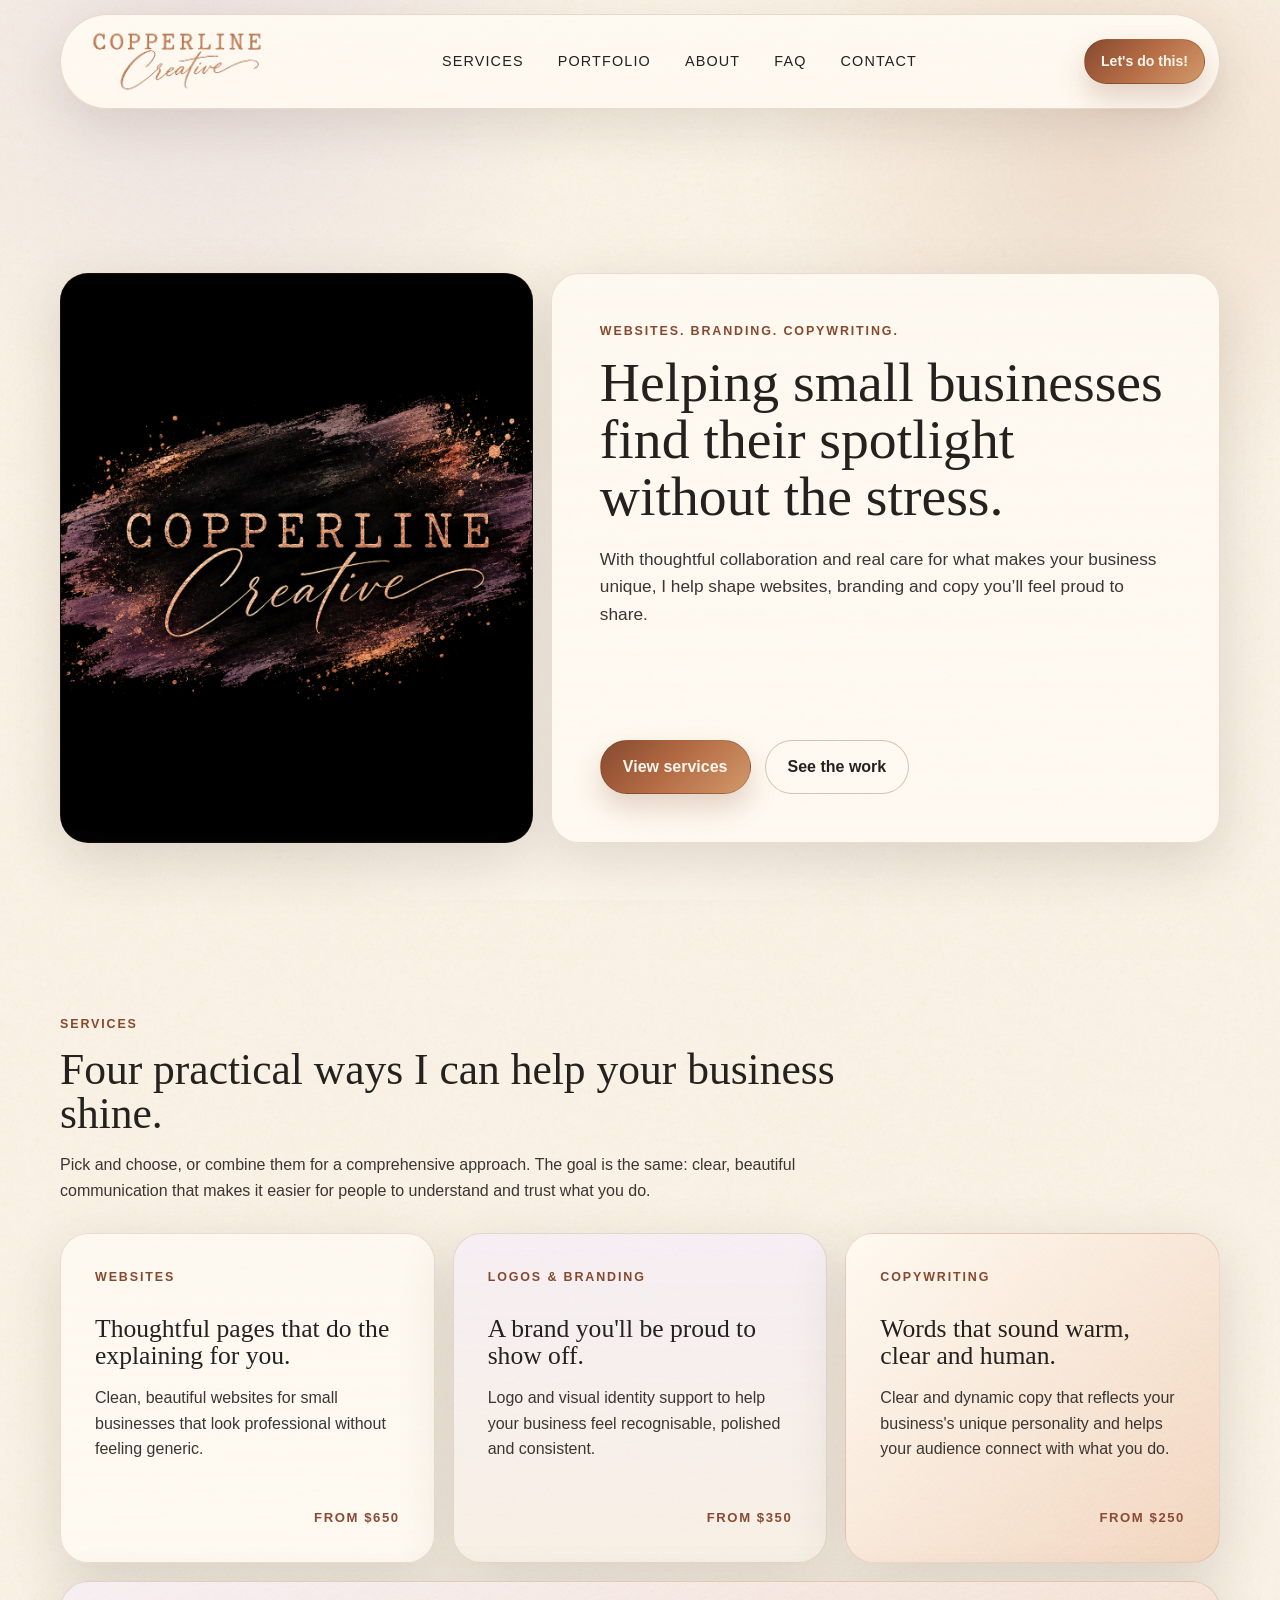
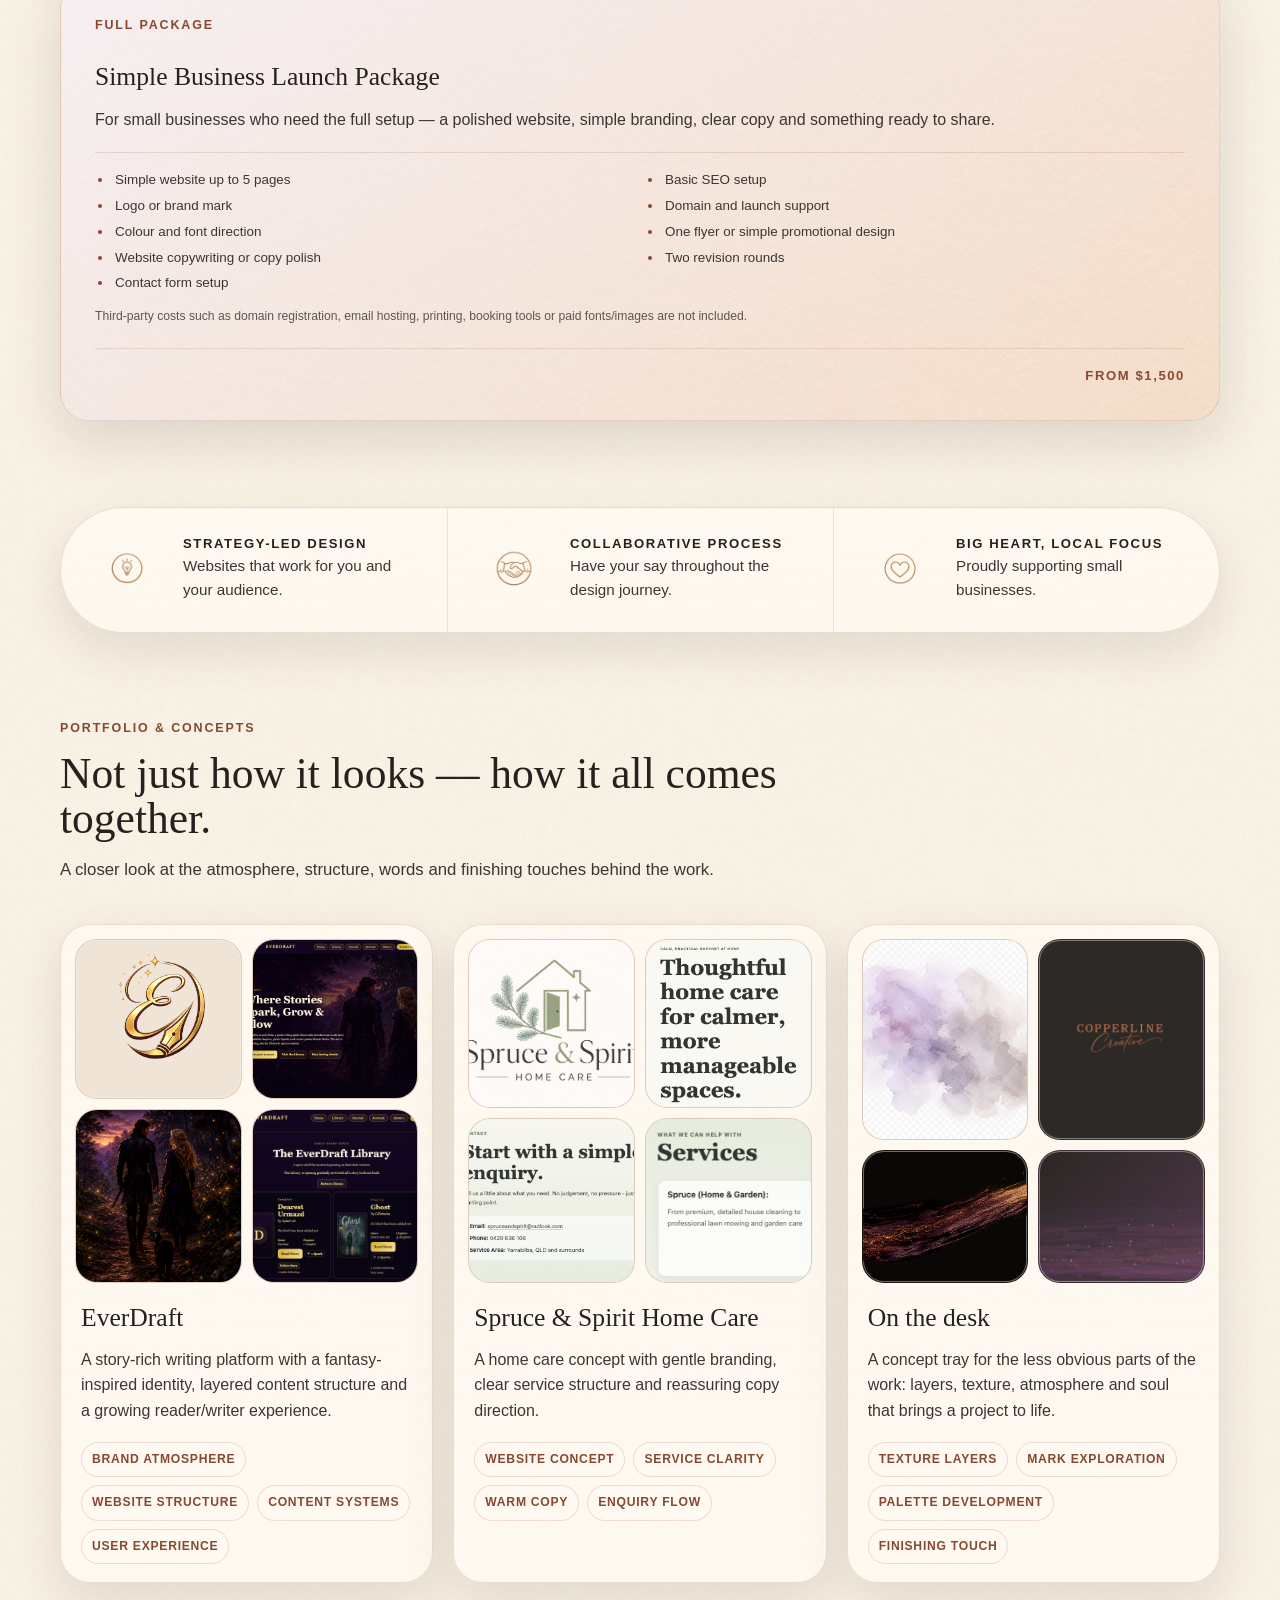
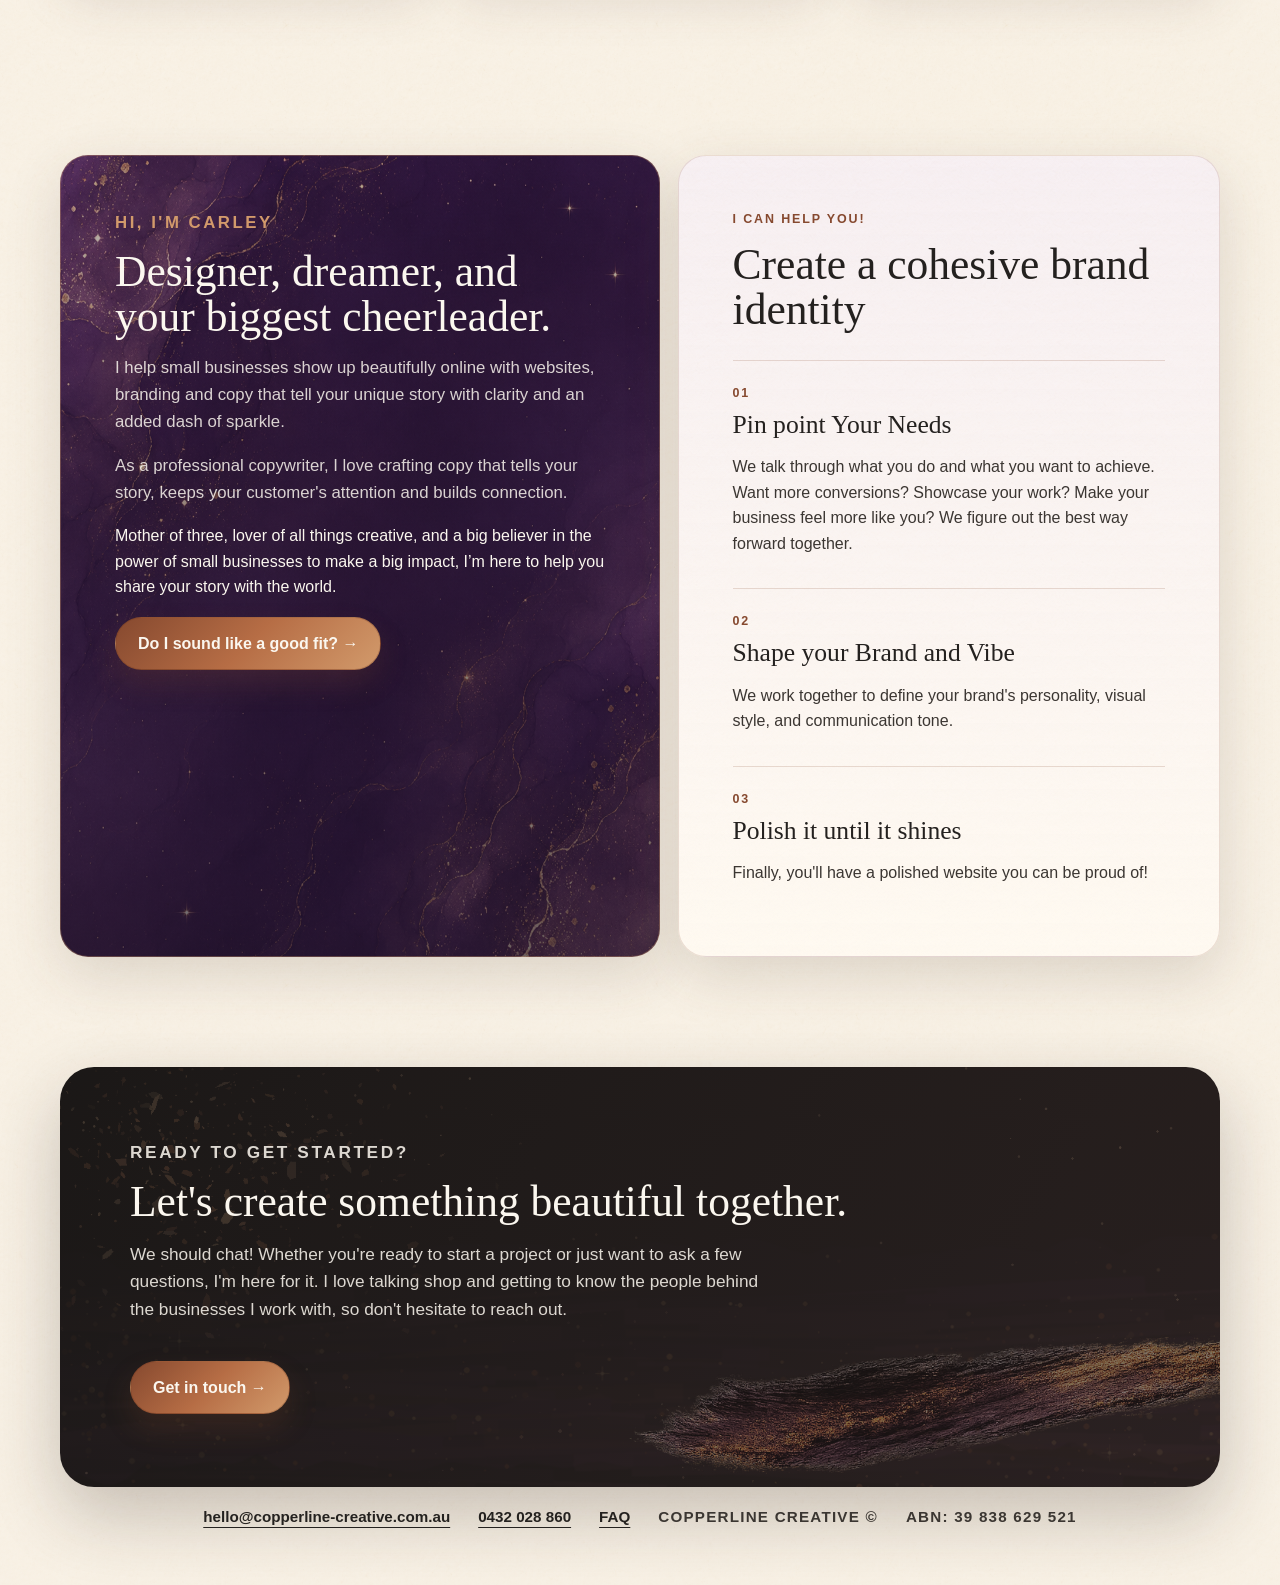
==== commit f31faacc: "Fix services package card layout" ====
--- a/Copperline Creative/index.html
+++ b/Copperline Creative/index.html
@@ -33,7 +33,7 @@
           <a href="#contact">Contact</a>
         </div>
 
-        <a class="button button-small" href="#contact-modal" data-contact-modal-open>Let's do this!</a>
+        <a class="button button-small" href="#contact-modal" data-contact-modal-open data-contact-cta="Homepage header Let's do this">Let's do this!</a>
       </nav>
     </header>
 
@@ -70,7 +70,7 @@
       <section id="services" class="section-pad" aria-labelledby="services-heading">
         <div class="section-heading">
           <p class="eyebrow">Services</p>
-          <h2 id="services-heading">Three practical ways I can help your business shine.</h2>
+          <h2 id="services-heading">Four practical ways I can help your business shine.</h2>
           <p>
             Pick and choose, or combine them for a comprehensive approach. The goal is the same: clear,
             beautiful communication that makes it easier for people to understand and trust what you do.
@@ -97,9 +97,9 @@
             <h3>A brand you'll be proud to show off.</h3>
             <p>
               Logo and visual identity support to help your business feel recognisable,
-              polished and consistent.</p>
-              <p class="service-price">From $350</p>
-            </p>
+              polished and consistent.
+            </p>
+            <p class="service-price">From $350</p>
           </article>
 
           <article class="bento-card service-card copper-card">
@@ -111,6 +111,32 @@
               Clear and dynamic copy that reflects your business's unique personality and helps your audience connect with what you do. 
             </p>
             <p class="service-price">From $250</p>
+          </article>
+          <article class="bento-card service-card package-card">
+            <div class="service-title-row">
+              <p class="card-kicker">Full package</p>
+            </div>
+            <h3>Simple Business Launch Package</h3>
+            <p>
+              For small businesses who need the full setup — a polished website, simple
+              branding, clear copy and something ready to share.
+            </p>
+            <ul class="package-inclusions" aria-label="Simple Business Launch Package inclusions">
+              <li>Simple website up to 5 pages</li>
+              <li>Logo or brand mark</li>
+              <li>Colour and font direction</li>
+              <li>Website copywriting or copy polish</li>
+              <li>Contact form setup</li>
+              <li>Basic SEO setup</li>
+              <li>Domain and launch support</li>
+              <li>One flyer or simple promotional design</li>
+              <li>Two revision rounds</li>
+            </ul>
+            <p class="package-note">
+              Third-party costs such as domain registration, email hosting, printing,
+              booking tools or paid fonts/images are not included.
+            </p>
+            <p class="service-price">From $1,500</p>
           </article>
         </div>
       </section>
@@ -277,7 +303,7 @@
               As a professional copywriter, I love crafting copy that tells your story, keeps your customer's attention and builds connection.</p>
               Mother of three, lover of all things creative, and a big believer in the power of small businesses to make a big impact, I’m here to help you share your story with the world.  
             </p>
-            <a class="button" href="#contact-modal" data-contact-modal-open>Do I sound like a good fit? &rarr;</a>
+            <a class="button" href="#contact-modal" data-contact-modal-open data-contact-cta="Homepage about CTA">Do I sound like a good fit? &rarr;</a>
           </article>
 
           <article class="bento-card process-card" aria-labelledby="process-heading">
@@ -321,7 +347,7 @@
              
             We should chat! Whether you're ready to start a project or just want to ask a few questions, I'm here for it. I love talking shop and getting to know the people behind the businesses I work with, so don't hesitate to reach out.
           </p>
-          <a class="button" href="#contact-modal" data-contact-modal-open>Get in touch &rarr;</a>
+          <a class="button" href="#contact-modal" data-contact-modal-open data-contact-cta="Homepage footer Get in touch">Get in touch &rarr;</a>
         </div>
         <img
           class="contact-smear"
@@ -378,6 +404,10 @@
         </div>
 
         <form class="contact-modal-form" action="/api/contact" method="post" novalidate>
+          <input type="hidden" name="leadSource" value="Main website">
+          <input type="hidden" name="pagePath" value="/">
+          <input type="hidden" name="ctaLabel" value="Main website contact modal">
+
           <label>
             <span>Name</span>
             <input type="text" name="name" autocomplete="name" required>
--- a/Copperline Creative/styles.css
+++ b/Copperline Creative/styles.css
@@ -381,6 +381,58 @@
   padding-bottom: 70px;
 
 }
+
+.package-card {
+  grid-column: 1 / -1;
+  min-height: 0;
+  height: auto;
+  padding-bottom: clamp(26px, 3vw, 34px);
+  background:
+    linear-gradient(145deg, rgba(245, 238, 246, 0.78), rgba(235, 194, 166, 0.42)),
+    url("Assets/textures/warm-paper-texture-card.png");
+}
+
+.package-inclusions {
+  position: relative;
+  z-index: 1;
+  columns: 2;
+  column-gap: 28px;
+  margin: 20px 0 0;
+  padding: 18px 0 0 18px;
+  border-top: 1px solid rgba(134, 73, 47, 0.16);
+  color: var(--charcoal-soft);
+  font-size: 0.84rem;
+  line-height: 1.4;
+}
+
+.package-inclusions li {
+  break-inside: avoid;
+  margin: 0 0 7px;
+  padding-left: 2px;
+}
+
+.package-inclusions li::marker {
+  color: var(--copper-deep);
+}
+
+.package-note {
+  position: relative;
+  z-index: 1;
+  margin: 15px 0 0;
+  font-size: 0.76rem;
+  line-height: 1.45;
+  opacity: 0.82;
+}
+
+.package-card .service-price {
+  position: static;
+  width: 100%;
+  margin: 22px 0 0;
+  padding-top: 16px;
+  border-top: 1px solid rgba(134, 73, 47, 0.16);
+  text-align: right;
+}
+
 .service-price {
   position: absolute;
   right: clamp(26px, 3vw, 34px);
@@ -1193,8 +1245,7 @@
 .flyer-check-intro,
 .flyer-check-grid,
 .flyer-check-note,
-.flyer-contact-copy,
-.flyer-contact-form {
+.flyer-contact-copy {
   position: relative;
   z-index: 1;
   min-width: 0;
@@ -1211,18 +1262,34 @@
 }
 
 .flyer-hero-mark {
+  position: relative;
   display: grid;
   place-items: center;
+  aspect-ratio: 1 / 1;
   min-height: 360px;
+  overflow: hidden;
   border-radius: var(--radius-lg);
   background: #030303;
   box-shadow: 0 24px 54px rgba(36, 33, 31, 0.22);
+  clip-path: inset(0 round var(--radius-lg));
+  isolation: isolate;
 }
 
 .flyer-hero-mark img {
-  width: min(440px, 118%);
-  max-width: none;
-  filter: drop-shadow(0 20px 36px rgba(0, 0, 0, 0.52));
+  display: block;
+  width: min(440px, 92%);
+  max-width: 100%;
+  height: auto;
+  border-radius: inherit;
+  object-fit: contain;
+}
+
+.flyer-logo-card::before,
+.flyer-logo-card::after,
+.flyer-logo-card img::before,
+.flyer-logo-card img::after {
+  display: none;
+  content: none;
 }
 
 .flyer-section {
@@ -1279,7 +1346,8 @@
   gap: 12px;
 }
 
-.flyer-check-grid p {
+.flyer-check-item {
+  position: relative;
   min-height: 96px;
   display: flex;
   align-items: flex-start;
@@ -1290,9 +1358,35 @@
   border-radius: 20px;
   background: rgba(255, 250, 242, 0.6);
   box-shadow: inset 0 0 0 1px rgba(255, 250, 242, 0.42);
-}
-
-.flyer-check-grid span {
+  cursor: pointer;
+  transition: transform 180ms ease, border-color 180ms ease, background 180ms ease, box-shadow 180ms ease;
+}
+
+.flyer-check-item:hover {
+  transform: translateY(-2px);
+  border-color: rgba(182, 109, 69, 0.34);
+  background: rgba(255, 250, 242, 0.78);
+  box-shadow: 0 16px 34px rgba(76, 54, 43, 0.12), inset 0 0 0 1px rgba(255, 250, 242, 0.48);
+}
+
+.flyer-check-item input {
+  position: absolute;
+  top: 18px;
+  left: 18px;
+  width: 1px;
+  height: 1px;
+  margin: 0;
+  padding: 0;
+  border: 0;
+  appearance: none;
+  -webkit-appearance: none;
+  opacity: 0;
+  overflow: hidden;
+  pointer-events: none;
+  clip-path: inset(50%);
+}
+
+.flyer-check-marker {
   width: 28px;
   height: 28px;
   display: grid;
@@ -1302,6 +1396,42 @@
   border-radius: 999px;
   background: rgba(255, 250, 242, 0.46);
   box-shadow: inset 0 0 0 4px rgba(255, 250, 242, 0.52);
+  transition: border-color 180ms ease, background 180ms ease, box-shadow 180ms ease;
+}
+
+.flyer-check-item > span:last-child {
+  min-width: 0;
+  line-height: 1.35;
+}
+
+.flyer-check-marker::after {
+  width: 10px;
+  height: 10px;
+  border-radius: inherit;
+  content: "";
+  background: transparent;
+  transform: scale(0.4);
+  transition: background 180ms ease, transform 180ms ease;
+}
+
+.flyer-check-item input:checked + .flyer-check-marker {
+  border-color: var(--copper-deep);
+  background: rgba(182, 109, 69, 0.16);
+  box-shadow: inset 0 0 0 4px rgba(255, 250, 242, 0.72);
+}
+
+.flyer-check-item input:checked + .flyer-check-marker::after {
+  background: var(--copper-deep);
+  transform: scale(1);
+}
+
+.flyer-check-item input:focus-visible + .flyer-check-marker {
+  outline: 2px solid rgba(182, 109, 69, 0.58);
+  outline-offset: 3px;
+}
+
+.flyer-check-item input:checked ~ span:last-child {
+  color: var(--charcoal);
 }
 
 .flyer-check-note {
@@ -1369,10 +1499,7 @@
 }
 
 .flyer-contact-panel {
-  display: grid;
-  grid-template-columns: minmax(0, 0.95fr) minmax(320px, 1fr);
-  gap: clamp(28px, 5vw, 64px);
-  align-items: start;
+  display: block;
 }
 
 .flyer-contact-links {
@@ -1399,6 +1526,14 @@
   font-weight: 800;
   text-decoration-thickness: 1px;
   text-underline-offset: 0.35em;
+}
+
+.flyer-contact-actions {
+  margin-top: 26px;
+}
+
+.flyer-contact-actions .button {
+  width: fit-content;
 }
 
 .flyer-contact-form {
@@ -1484,8 +1619,9 @@
 }
 
 .flyer-learn-more-link {
+  display: inline-flex;
   width: fit-content;
-  margin-top: 10px;
+  margin-top: 18px;
   color: var(--bronze);
   font-weight: 900;
   text-decoration-thickness: 1px;
@@ -1645,6 +1781,14 @@
 
   .service-card {
     min-height: 0;
+  }
+
+  .package-card {
+    grid-column: auto;
+  }
+
+  .package-inclusions {
+    columns: 1;
   }
 
   .contact-section {
@@ -1850,6 +1994,7 @@
   .flyer-hero-mark {
     min-height: 240px;
     border-radius: 24px;
+    clip-path: inset(0 round 24px);
   }
 
   .flyer-hero-mark img {
@@ -1867,7 +2012,7 @@
     border-radius: 26px;
   }
 
-  .flyer-check-grid p {
+  .flyer-check-item {
     min-height: 0;
   }
 
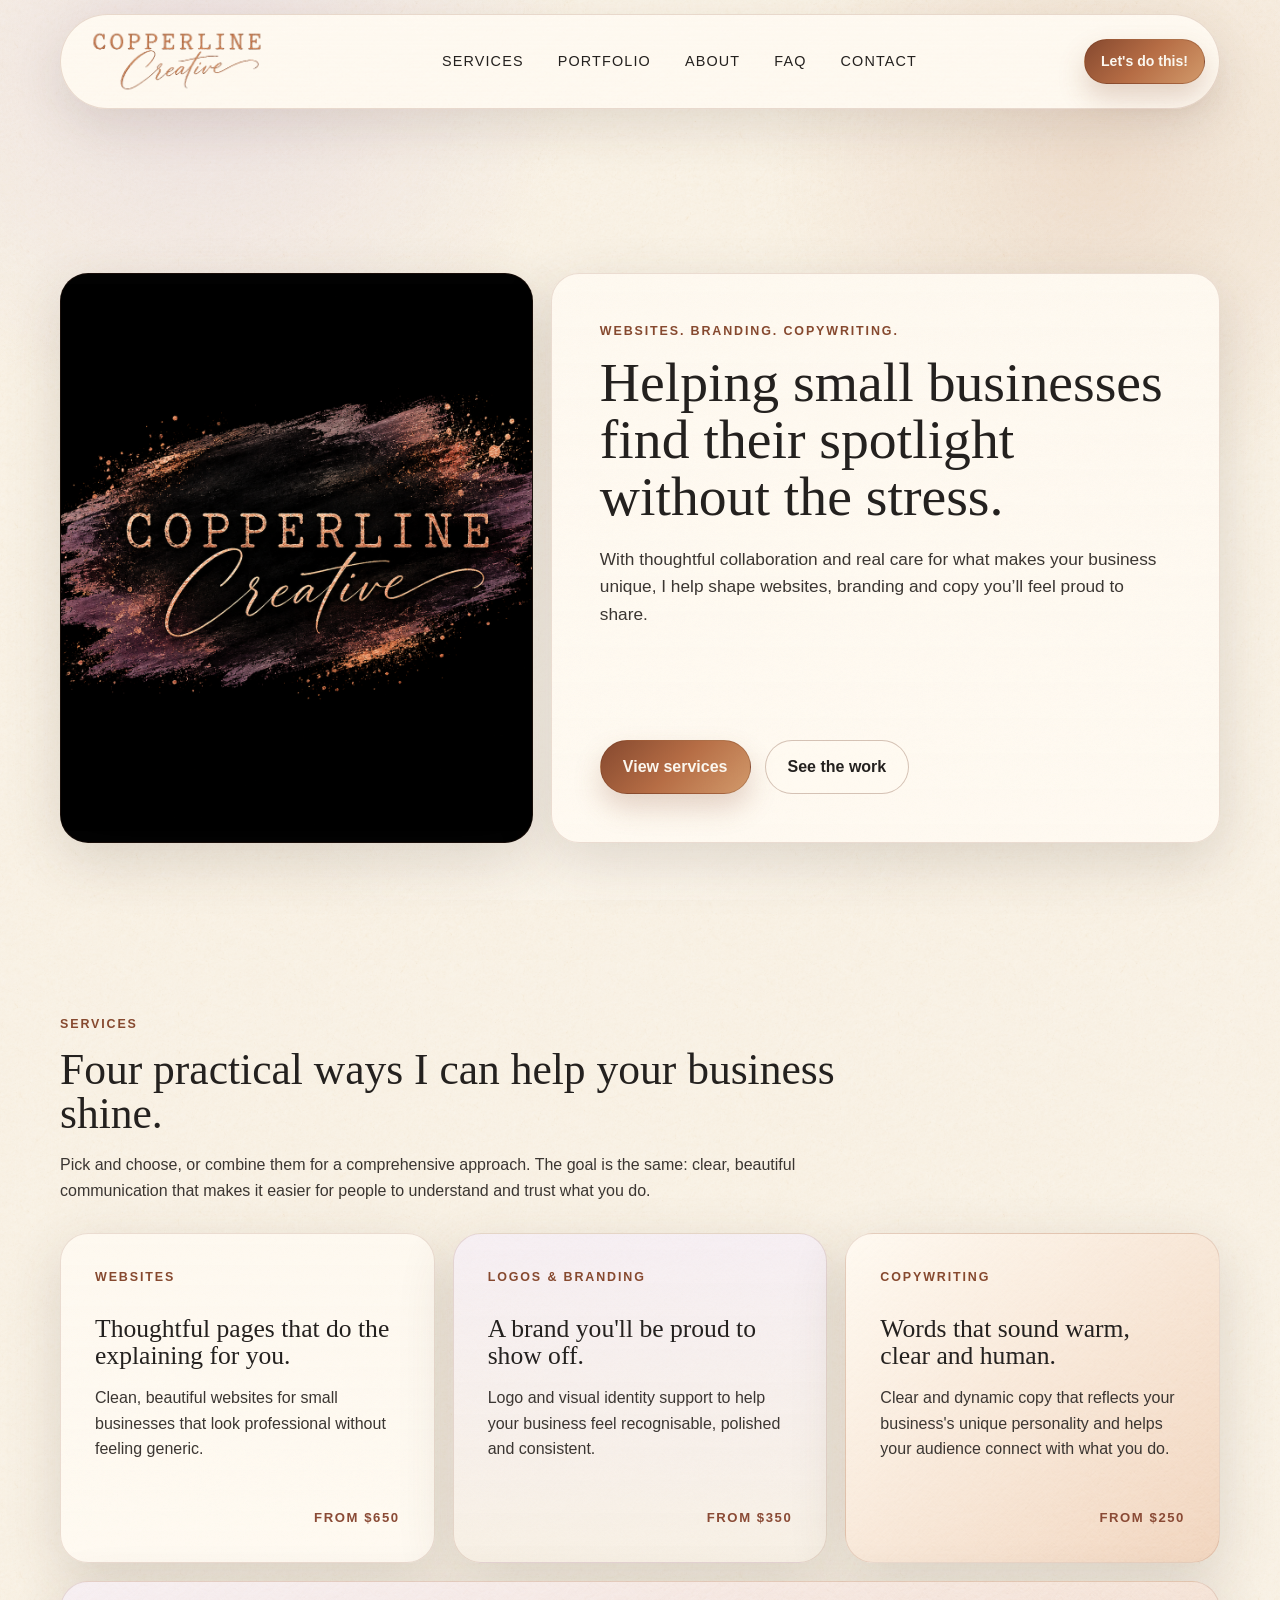
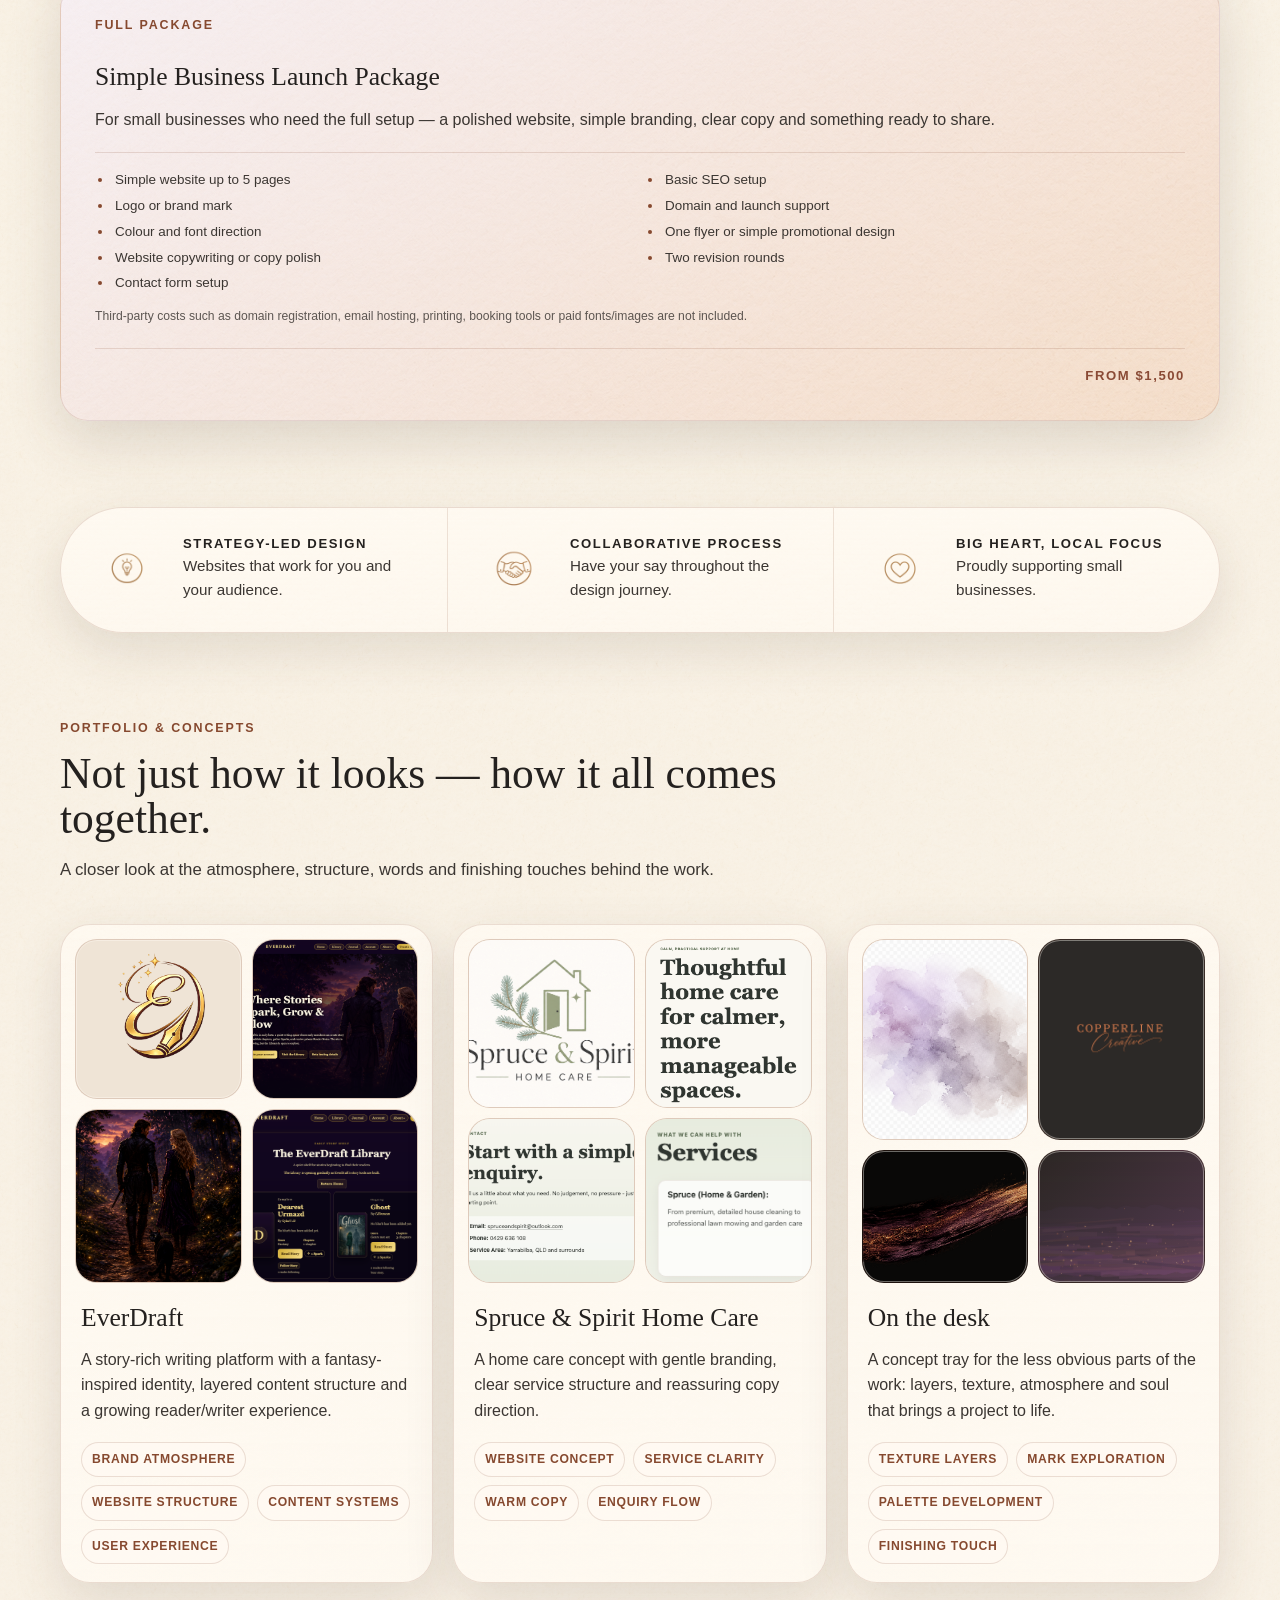
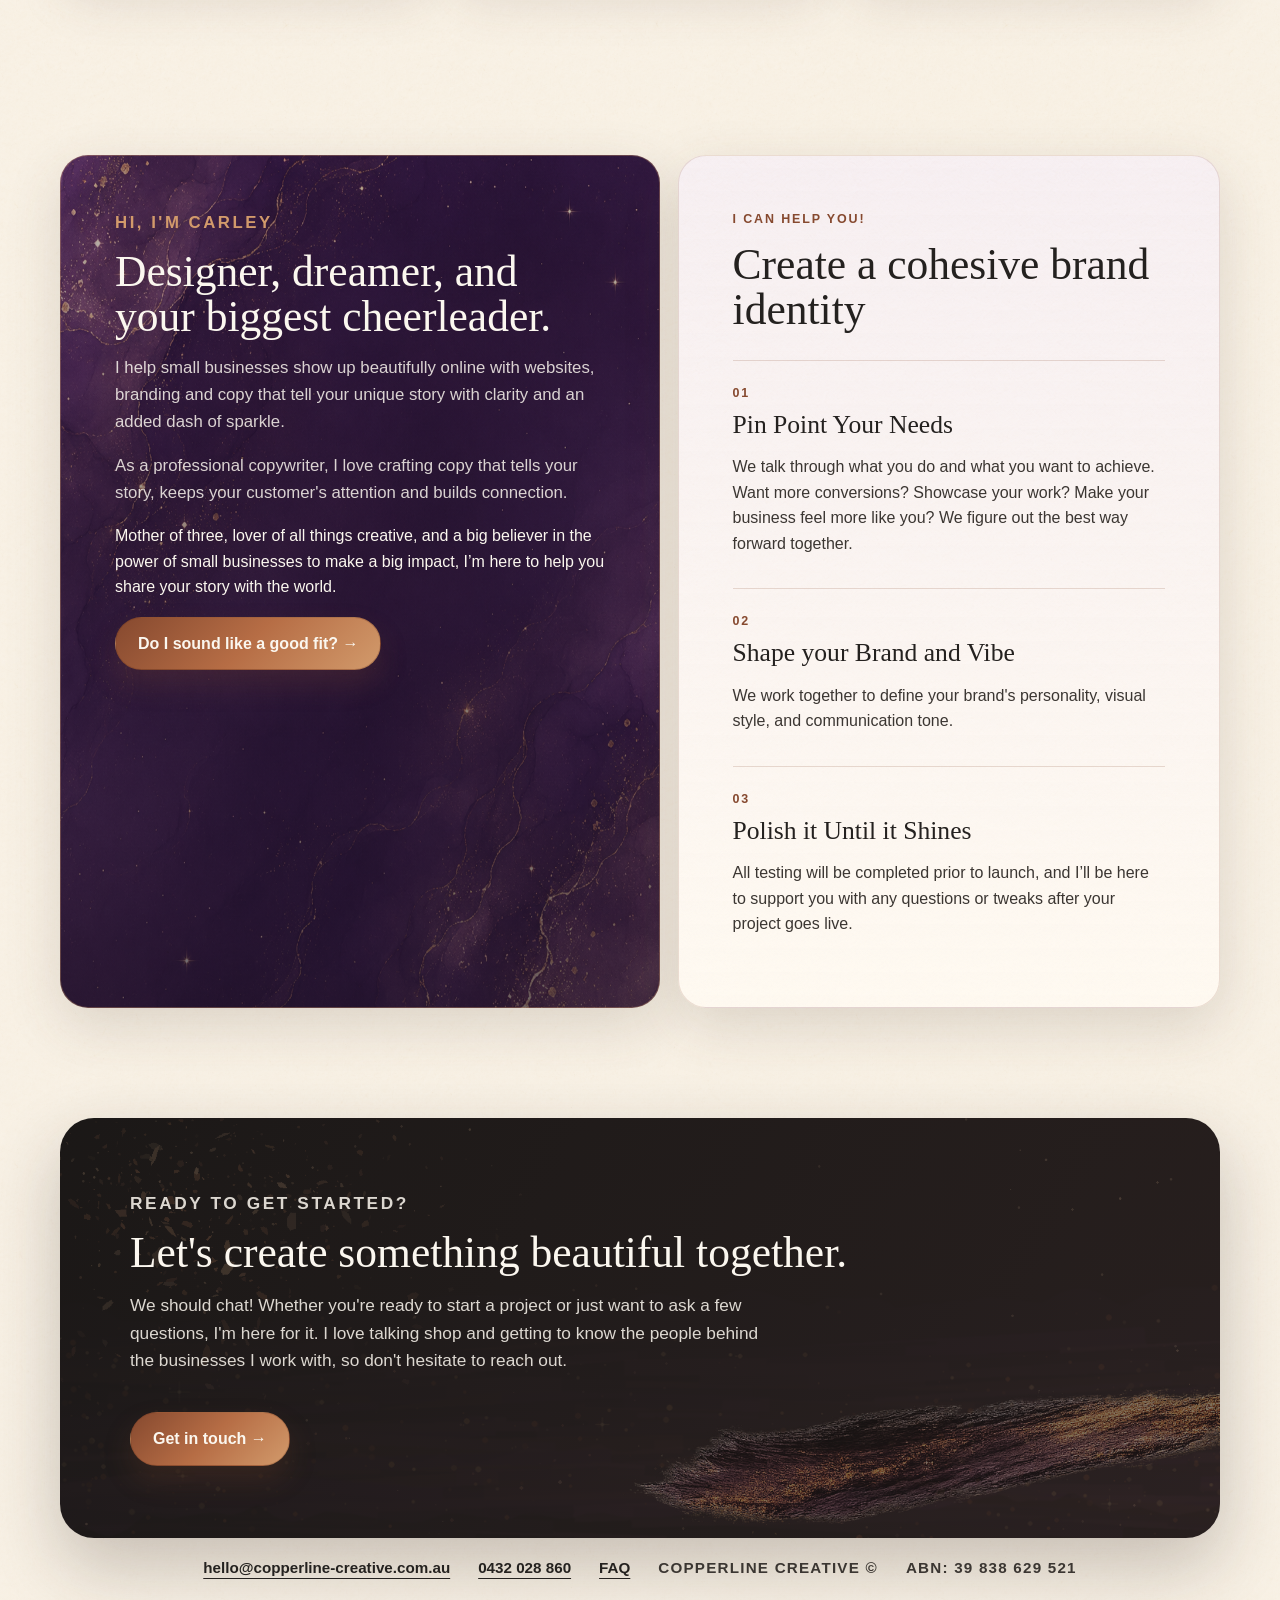
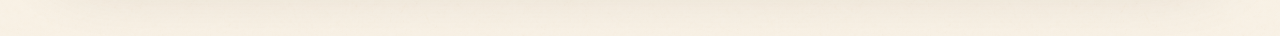
==== commit 7d99b1c4: "Add launch package option to contact form" ====
--- a/Copperline Creative/index.html
+++ b/Copperline Creative/index.html
@@ -313,7 +313,7 @@
             <ol class="process-list">
               <li>
                 <span>01</span>
-                <h3>Pin point Your Needs</h3>
+                <h3>Pin Point Your Needs</h3>
                 <p>
                   We talk through what you do and what you want to achieve. Want more conversions? Showcase your work? Make your business feel more like you? We figure out the best way forward together.
                 </p>
@@ -327,9 +327,9 @@
               </li>
               <li>
                 <span>03</span>
-                <h3>Polish it until it shines</h3>
+                <h3>Polish it Until it Shines</h3>
                 <p>
-                  Finally, you'll have a polished website you can be proud of!
+                  All testing will be completed prior to launch, and I’ll be here to support you with any questions or tweaks after your project goes live.
                 </p>
               </li>
             </ol>
@@ -435,16 +435,20 @@
               <span>Website</span>
             </label>
             <label>
-              <input type="checkbox" name="projectType" value="Logo & Branding">
-              <span>Logo &amp; Branding</span>
+              <input type="checkbox" name="projectType" value="Logos & Branding">
+              <span>Logos &amp; Branding</span>
             </label>
             <label>
               <input type="checkbox" name="projectType" value="Copywriting">
               <span>Copywriting</span>
             </label>
+            <label class="contact-option-package">
+              <input type="checkbox" name="projectType" value="Simple Business Launch Package">
+              <span>Simple Business Launch Package</span>
+            </label>
             <label>
-              <input type="checkbox" name="projectType" value="Not sure yet">
-              <span>Not sure yet</span>
+              <input type="checkbox" name="projectType" value="Other / Not sure yet">
+              <span>Other / Not sure yet</span>
             </label>
           </fieldset>
 
--- a/Copperline Creative/styles.css
+++ b/Copperline Creative/styles.css
@@ -1142,6 +1142,10 @@
   padding: 9px 10px;
   border-radius: 999px;
   background: rgba(255, 250, 242, 0.64);
+}
+
+.contact-modal-options .contact-option-package {
+  grid-column: 1 / -1;
 }
 
 .contact-modal-options input {
